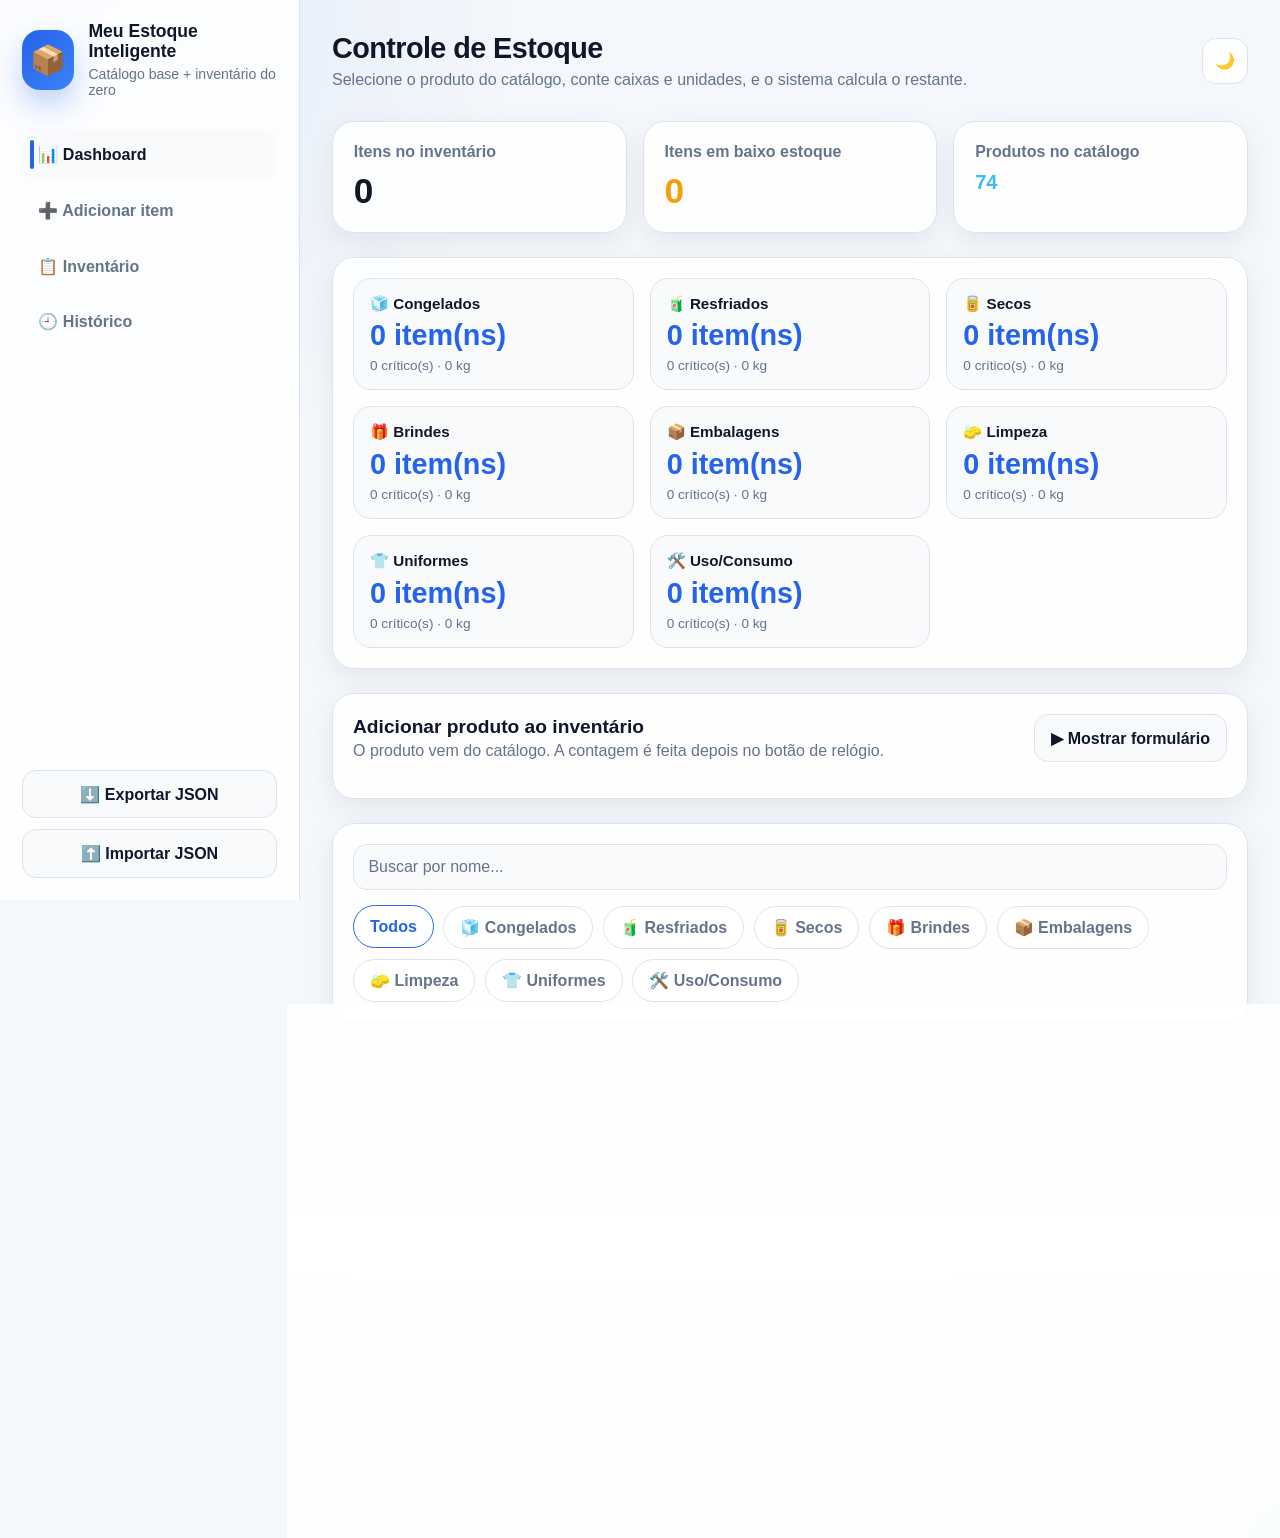
==== index.html @ a2df32fd "Add files via upload" ====
<!DOCTYPE html>
<html lang="pt-BR" data-theme="light">
<head>
    <meta charset="UTF-8" />
    <meta name="viewport" content="width=device-width, initial-scale=1" />
    <title>Meu Estoque Inteligente</title>
    <link rel="stylesheet" href="style.css" />
</head>
<body>
    <div id="toast" class="toast" aria-live="polite" aria-atomic="true"></div>

    <div class="app-layout">
        <aside class="sidebar" id="sidebar" aria-label="Menu lateral">
            <div class="sidebar-top">
                <button class="sidebar-close" id="btn-close-sidebar" type="button" aria-label="Fechar menu">✕</button>

                <div class="sidebar-brand">
                    <div class="brand-icon" aria-hidden="true">📦</div>
                    <div>
                        <h2>Meu Estoque<br />Inteligente</h2>
                        <p>Catálogo base + inventário do zero</p>
                    </div>
                </div>

                <nav class="sidebar-nav" aria-label="Navegação principal">
                    <button class="nav-item active" type="button" data-target="sec-dashboard">📊 Dashboard</button>
                    <button class="nav-item" type="button" data-target="sec-cadastro">➕ Adicionar item</button>
                    <button class="nav-item" type="button" data-target="sec-estoque">📋 Inventário</button>
                    <button class="nav-item" type="button" data-target="sec-historico">🕘 Histórico</button>
                </nav>
            </div>

            <div class="sidebar-footer">
                <button class="btn-export" id="btn-export" type="button">⬇️ Exportar JSON</button>
                <button class="btn-import" id="btn-import" type="button">⬆️ Importar JSON</button>
                <input id="import-file" type="file" accept=".json,application/json" hidden />
            </div>
        </aside>

        <main class="main-content">
            <header class="top-header animate-on-load">
                <div>
                    <h1>Controle de Estoque</h1>
                    <p>Selecione o produto do catálogo, conte caixas e unidades, e o sistema calcula o restante.</p>
                </div>

                <div class="header-actions">
                    <button class="hamburger" id="btn-open-sidebar" type="button" aria-label="Abrir menu">☰</button>
                    <button class="theme-toggle-btn" id="btn-theme-toggle" type="button" aria-label="Alternar tema">
                        <span class="icon" aria-hidden="true">🌙</span>
                    </button>
                </div>
            </header>

            <section id="sec-dashboard" class="animate-on-load">
                <div class="stats-grid">
                    <article class="stat-card">
                        <span class="stat-label">Itens no inventário</span>
                        <strong class="stat-value" id="stat-total">0</strong>
                    </article>

                    <article class="stat-card">
                        <span class="stat-label">Itens em baixo estoque</span>
                        <strong class="stat-value text-alert" id="stat-baixo">0</strong>
                    </article>

                    <article class="stat-card">
                        <span class="stat-label">Produtos no catálogo</span>
                        <strong class="stat-value-time" id="stat-catalogo">0</strong>
                    </article>
                </div>

                <div class="card category-summary" id="category-summary" aria-label="Resumo por categoria"></div>
            </section>

            <section id="sec-cadastro" class="card animate-on-load">
                <div class="form-header">
                    <div>
                        <h2>Adicionar produto ao inventário</h2>
                        <p>O produto vem do catálogo. A contagem é feita depois no botão de relógio.</p>
                    </div>

                    <button id="btn-toggle-form" class="btn-secondary" type="button" aria-expanded="false" aria-controls="form-body">
                        <span class="form-toggle-icon" aria-hidden="true">▶</span>
                        <span class="form-toggle-label">Mostrar formulário</span>
                    </button>
                </div>

                <div id="form-body" class="form-body collapsed">
                    <form id="form-estoque">
                        <div class="form-grid form-grid-catalogo">
                            <div class="form-group">
                                <label for="produto-base">Produto do catálogo</label>
                                <select id="produto-base" required></select>
                            </div>

                            <div class="form-group">
                                <label for="min">Estoque mínimo</label>
                                <input id="min" name="min" type="number" min="0" step="0.01" required />
                            </div>
                        </div>

                        <div id="produto-preview" class="product-preview" aria-live="polite">
                            <strong>Catálogo base:</strong> selecione um produto para ver quantidade por caixa, unidade, total por caixa e peso.
                        </div>

                        <div class="form-actions">
                            <button class="btn-primary" type="submit">Adicionar ao inventário</button>
                        </div>
                    </form>
                </div>
            </section>

            <section id="sec-estoque" class="animate-on-load">
                <div class="card search-filter-container">
                    <div class="search-box">
                        <label class="sr-only" for="input-busca">Buscar produto</label>
                        <input id="input-busca" type="search" placeholder="Buscar por nome..." />
                    </div>

                    <div class="category-tabs" id="category-tabs" aria-label="Filtro por categoria">
                        <button class="tab-btn active" type="button" data-category="todos">Todos</button>
                        <button class="tab-btn" type="button" data-category="congelados">🧊 Congelados</button>
                        <button class="tab-btn" type="button" data-category="resfriados">🧃 Resfriados</button>
                        <button class="tab-btn" type="button" data-category="secos">🥫 Secos</button>
                        <button class="tab-btn" type="button" data-category="brindes">🎁 Brindes</button>
                        <button class="tab-btn" type="button" data-category="embalagens">📦 Embalagens</button>
                        <button class="tab-btn" type="button" data-category="limpeza">🧽 Limpeza</button>
                        <button class="tab-btn" type="button" data-category="uniformes">👕 Uniformes</button>
                        <button class="tab-btn" type="button" data-category="consumo">🛠️ Uso/Consumo</button>
                    </div>
                </div>

                <div class="card table-container">
                    <div class="table-controls">
                        <span class="table-count" id="table-count">Mostrando 0 produtos</span>
                    </div>

                    <table>
                        <thead>
                            <tr>
                                <th class="sortable" data-sort="nome" scope="col">Produto</th>
                                <th scope="col">Embalagem</th>
                                <th scope="col">Contagem</th>
                                <th class="sortable" data-sort="estoque" scope="col">Total calculado</th>
                                <th scope="col">Peso aprox.</th>
                                <th class="sortable" data-sort="status" scope="col">Status</th>
                                <th scope="col" class="text-right">Ações</th>
                            </tr>
                        </thead>
                        <tbody id="lista-estoque"></tbody>
                    </table>
                </div>
            </section>

            <section id="sec-historico" class="card animate-on-load">
                <div class="form-header">
                    <div>
                        <h2>Histórico</h2>
                        <p>Rastreio das alterações realizadas.</p>
                    </div>

                    <button class="btn-secondary" id="btn-limpar-historico" type="button">Limpar histórico</button>
                </div>

                <div class="table-container">
                    <table>
                        <thead>
                            <tr>
                                <th scope="col">Data</th>
                                <th scope="col">Descrição</th>
                            </tr>
                        </thead>
                        <tbody id="lista-historico"></tbody>
                    </table>
                </div>
            </section>
        </main>
    </div>

    <div class="modal-overlay" id="modal-contagem" aria-hidden="true">
        <div class="card modal-content" role="dialog" aria-modal="true" aria-labelledby="modal-titulo">
            <div class="modal-header">
                <h2 id="modal-titulo">Contagem</h2>
                <button class="btn-close" type="button" id="btn-fechar-modal" aria-label="Fechar contagem">✕</button>
            </div>

            <div class="modal-body">
                <p id="modal-pacote-info" class="modal-info"></p>

                <div class="form-grid modal-grid">
                    <div class="form-group">
                        <label for="qtd-pacotes">Caixas fechadas</label>
                        <input id="qtd-pacotes" type="number" min="0" step="1" />
                    </div>

                    <div class="form-group">
                        <label for="qtd-soltas">Unidades avulsas</label>
                        <input id="qtd-soltas" type="number" min="0" step="1" />
                    </div>
                </div>

                <p id="modal-unidade-texto" class="modal-subinfo"></p>
                <p id="equivalencia-info" class="modal-subinfo"></p>
                <div id="modal-decomposicao" class="modal-subinfo"></div>

                <div class="modal-total-box">
                    <span>Total calculado</span>
                    <strong><span id="modal-total-calc">0</span> <span id="modal-un-final">UN</span></strong>
                </div>

                <div class="modal-actions">
                    <button class="btn-secondary" id="btn-cancelar-contagem" type="button">Cancelar</button>
                    <button class="btn-primary" id="btn-salvar-contagem" type="button">Salvar contagem</button>
                </div>
            </div>
        </div>
    </div>

    <div class="modal-overlay" id="modal-edicao" aria-hidden="true">
        <div class="card modal-content" role="dialog" aria-modal="true" aria-labelledby="modal-edicao-titulo">
            <div class="modal-header">
                <h2 id="modal-edicao-titulo">Editar item</h2>
                <button class="btn-close" type="button" id="btn-fechar-edicao" aria-label="Fechar edição">✕</button>
            </div>

            <form id="form-edicao" class="modal-body">
                <div class="form-grid modal-grid">
                    <div class="form-group">
                        <label for="edit-nome">Produto</label>
                        <input id="edit-nome" type="text" readonly />
                    </div>

                    <div class="form-group">
                        <label for="edit-embalagem">Embalagem</label>
                        <input id="edit-embalagem" type="text" readonly />
                    </div>

                    <div class="form-group">
                        <label for="edit-peso-caixa">Peso por caixa</label>
                        <input id="edit-peso-caixa" type="text" readonly />
                    </div>

                    <div class="form-group">
                        <label for="edit-min">Estoque mínimo</label>
                        <input id="edit-min" type="number" min="0" step="0.01" required />
                    </div>
                </div>

                <div class="modal-actions">
                    <button class="btn-secondary" type="button" id="btn-cancelar-edicao">Cancelar</button>
                    <button class="btn-primary" type="submit">Salvar alterações</button>
                </div>
            </form>
        </div>
    </div>

    <script src="script.js"></script>
</body>
</html>
---- style.css ----
* {
    box-sizing: border-box;
    margin: 0;
    padding: 0;
}

:root {
    --bg: #f4f7fb;
    --panel: rgba(255, 255, 255, 0.86);
    --panel-solid: #ffffff;
    --text: #1f2937;
    --text-title: #0f172a;
    --text-muted: #64748b;
    --border-color: #dbe3ee;
    --input-bg: #f8fafc;
    --table-hover: #f8fbff;
    --primary: #2563eb;
    --primary-2: #3b82f6;
    --primary-gradient: linear-gradient(135deg, #2563eb, #3b82f6);
    --danger: #ef4444;
    --warning: #f59e0b;
    --success: #16a34a;
    --radius: 22px;
    --radius-sm: 14px;
    --card-shadow: 0 10px 30px rgba(15, 23, 42, 0.07);
    --card-shadow-hover: 0 14px 36px rgba(15, 23, 42, 0.12);
    --sidebar-width: 300px;
}

[data-theme="dark"] {
    --bg: #09111d;
    --panel: rgba(17, 24, 39, 0.86);
    --panel-solid: #111827;
    --text: #d7deea;
    --text-title: #f8fafc;
    --text-muted: #94a3b8;
    --border-color: #273449;
    --input-bg: #0f172a;
    --table-hover: #0d1627;
    --primary: #60a5fa;
    --primary-2: #3b82f6;
    --primary-gradient: linear-gradient(135deg, #1d4ed8, #3b82f6);
    --card-shadow: 0 12px 32px rgba(0, 0, 0, 0.35);
    --card-shadow-hover: 0 18px 40px rgba(0, 0, 0, 0.45);
}

html {
    scroll-behavior: smooth;
}

body {
    font-family: "Segoe UI", Tahoma, sans-serif;
    background:
        radial-gradient(circle at top left, rgba(59, 130, 246, 0.12), transparent 26%),
        radial-gradient(circle at bottom right, rgba(14, 165, 233, 0.10), transparent 24%),
        var(--bg);
    color: var(--text);
    min-height: 100vh;
}

button,
input,
select {
    font: inherit;
}

button {
    border: none;
}

.app-layout {
    display: flex;
    min-height: 100vh;
}

/* SIDEBAR */
.sidebar {
    width: var(--sidebar-width);
    flex-shrink: 0;
    background: var(--panel);
    backdrop-filter: blur(16px);
    border-right: 1px solid var(--border-color);
    padding: 1.4rem;
    display: flex;
    flex-direction: column;
    gap: 1.5rem;
    position: sticky;
    top: 0;
    height: 100vh;
}

.sidebar-top {
    display: flex;
    flex-direction: column;
    height: 100%;
}

.sidebar-close {
    display: none;
    align-self: flex-end;
    background: none;
    color: var(--text-muted);
    font-size: 1.3rem;
    padding: 0.3rem;
    cursor: pointer;
}

.sidebar-brand {
    display: flex;
    align-items: center;
    gap: 0.9rem;
    margin-bottom: 2rem;
}

.brand-icon {
    width: 60px;
    height: 60px;
    border-radius: 18px;
    display: grid;
    place-items: center;
    color: #fff;
    background: var(--primary-gradient);
    font-size: 1.8rem;
    box-shadow: 0 14px 28px rgba(37, 99, 235, 0.28);
}

.sidebar-brand h2 {
    color: var(--text-title);
    font-size: 1.1rem;
    font-weight: 800;
    line-height: 1.1;
}

.sidebar-brand p {
    color: var(--text-muted);
    font-size: 0.88rem;
    margin-top: 0.3rem;
}

.sidebar-nav {
    display: flex;
    flex-direction: column;
    gap: 0.4rem;
    flex: 1;
}

.nav-item {
    position: relative;
    width: 100%;
    text-align: left;
    background: transparent;
    color: var(--text-muted);
    border-radius: 14px;
    padding: 0.95rem 1rem;
    cursor: pointer;
    transition: 0.22s ease;
    font-weight: 600;
}

.nav-item:hover,
.nav-item.active {
    color: var(--text-title);
    background: var(--input-bg);
}

.nav-item.active::before {
    content: "";
    position: absolute;
    left: 0.45rem;
    top: 20%;
    width: 4px;
    height: 60%;
    border-radius: 999px;
    background: var(--primary);
}

.sidebar-footer {
    display: flex;
    flex-direction: column;
    gap: 0.7rem;
}

.btn-export,
.btn-import,
.btn-primary,
.btn-secondary {
    min-height: 46px;
    border-radius: 14px;
    padding: 0.85rem 1rem;
    cursor: pointer;
    transition: 0.2s ease;
    font-weight: 700;
}

.btn-export,
.btn-import,
.btn-secondary {
    color: var(--text-title);
    background: var(--input-bg);
    border: 1px solid var(--border-color);
}

.btn-export:hover,
.btn-import:hover,
.btn-secondary:hover {
    transform: translateY(-1px);
    background: var(--panel-solid);
}

.btn-primary {
    color: #fff;
    background: var(--primary-gradient);
    box-shadow: 0 10px 24px rgba(37, 99, 235, 0.25);
}

.btn-primary:hover {
    transform: translateY(-2px);
    box-shadow: 0 14px 28px rgba(37, 99, 235, 0.35);
}

/* MAIN */
.main-content {
    flex: 1;
    padding: 2rem;
}

.top-header {
    display: flex;
    align-items: center;
    justify-content: space-between;
    gap: 1rem;
    margin-bottom: 2rem;
}

.top-header h1 {
    color: var(--text-title);
    font-size: clamp(1.8rem, 2vw, 2.3rem);
    font-weight: 800;
    letter-spacing: -0.02em;
}

.top-header p {
    color: var(--text-muted);
    margin-top: 0.4rem;
}

.header-actions {
    display: flex;
    gap: 0.75rem;
    align-items: center;
}

.hamburger,
.theme-toggle-btn,
.btn-close {
    width: 46px;
    height: 46px;
    border-radius: 14px;
    background: var(--panel);
    border: 1px solid var(--border-color);
    color: var(--text-title);
    cursor: pointer;
    transition: 0.2s ease;
}

.hamburger {
    display: none;
}

.hamburger:hover,
.theme-toggle-btn:hover,
.btn-close:hover {
    background: var(--input-bg);
    transform: translateY(-1px);
}

/* CARDS */
.card {
    background: var(--panel);
    backdrop-filter: blur(16px);
    border: 1px solid var(--border-color);
    border-radius: var(--radius);
    box-shadow: var(--card-shadow);
    padding: 1.25rem;
    margin-bottom: 1.5rem;
    transition: 0.24s ease;
}

.card:hover {
    box-shadow: var(--card-shadow-hover);
}

.stats-grid {
    display: grid;
    grid-template-columns: repeat(3, minmax(0, 1fr));
    gap: 1rem;
    margin-bottom: 1.5rem;
}

.stat-card {
    background: var(--panel);
    border: 1px solid var(--border-color);
    border-radius: var(--radius);
    padding: 1.3rem;
    box-shadow: var(--card-shadow);
    transition: 0.22s ease;
}

.stat-card:hover {
    transform: translateY(-3px);
    box-shadow: var(--card-shadow-hover);
}

.stat-label {
    display: block;
    color: var(--text-muted);
    font-weight: 600;
    margin-bottom: 0.6rem;
}

.stat-value {
    color: var(--text-title);
    font-size: 2.2rem;
    font-weight: 800;
}

.stat-value.text-alert {
    color: var(--warning);
}

.stat-value-time {
    color: #38bdf8;
    font-size: 1.25rem;
    font-weight: 700;
}

.category-summary {
    display: grid;
    grid-template-columns: repeat(3, minmax(0, 1fr));
    gap: 1rem;
}

.cat-card {
    background: var(--input-bg);
    border: 1px solid var(--border-color);
    border-radius: 18px;
    padding: 1rem;
    transition: 0.22s ease;
}

.cat-card:hover {
    transform: translateY(-2px);
    box-shadow: var(--card-shadow-hover);
}

.cat-name {
    color: var(--text-title);
    font-size: 0.95rem;
    font-weight: 700;
}

.cat-total {
    color: var(--primary);
    font-size: 1.8rem;
    font-weight: 800;
    margin: 0.4rem 0;
}

.cat-status {
    color: var(--text-muted);
    font-size: 0.85rem;
}

/* FORM */
.form-header {
    display: flex;
    align-items: center;
    justify-content: space-between;
    gap: 1rem;
    margin-bottom: 1rem;
}

.form-header h2 {
    color: var(--text-title);
    font-size: 1.2rem;
    margin-bottom: 0.2rem;
}

.form-header p {
    color: var(--text-muted);
}

.form-toggle-icon {
    display: inline-block;
    transition: 0.25s ease;
}

.form-body.collapsed {
    display: none;
}

.form-grid {
    display: grid;
    grid-template-columns: 2fr repeat(5, minmax(120px, 1fr));
    gap: 1rem;
}

.modal-form-grid {
    grid-template-columns: 1.5fr repeat(5, minmax(110px, 1fr));
}

.modal-grid {
    grid-template-columns: repeat(2, minmax(0, 1fr));
}

.form-group {
    display: flex;
    flex-direction: column;
    gap: 0.4rem;
}

.form-group label {
    color: var(--text-title);
    font-weight: 600;
}

input,
select {
    min-height: 46px;
    border-radius: 14px;
    border: 1px solid var(--border-color);
    background: var(--input-bg);
    color: var(--text-title);
    padding: 0 0.9rem;
}

input::placeholder {
    color: var(--text-muted);
}

input:focus,
select:focus {
    border-color: var(--primary);
    box-shadow: 0 0 0 4px rgba(59, 130, 246, 0.15);
    outline: none;
}

.form-actions {
    margin-top: 1rem;
    display: flex;
    justify-content: flex-end;
}

/* FILTROS */
.search-filter-container {
    margin-bottom: 1rem;
}

.search-box {
    margin-bottom: 1rem;
}

.search-box input {
    width: 100%;
}

.category-tabs {
    display: flex;
    gap: 0.6rem;
    flex-wrap: wrap;
}

.tab-btn {
    background: var(--panel-solid);
    border: 1px solid var(--border-color);
    color: var(--text-muted);
    border-radius: 999px;
    padding: 0.7rem 1rem;
    cursor: pointer;
    transition: 0.2s ease;
    font-weight: 700;
}

.tab-btn:hover,
.tab-btn.active {
    color: var(--primary);
    border-color: var(--primary);
    transform: translateY(-1px);
}

/* TABELA */
.table-container {
    padding: 0;
    overflow-x: auto;
}

.table-controls {
    display: flex;
    justify-content: flex-end;
    padding: 0.9rem 1.1rem;
    border-bottom: 1px solid var(--border-color);
}

.table-count {
    color: var(--text-muted);
    font-weight: 600;
}

table {
    width: 100%;
    border-collapse: collapse;
}

th,
td {
    padding: 1rem 1.1rem;
    border-bottom: 1px solid var(--border-color);
    vertical-align: middle;
}

th {
    text-align: left;
    color: var(--text-muted);
    font-size: 0.92rem;
    font-weight: 800;
    background: rgba(148, 163, 184, 0.06);
}

th.sortable {
    cursor: pointer;
    user-select: none;
}

th.sortable:hover {
    color: var(--text-title);
}

td {
    color: var(--text);
}

tbody tr {
    transition: 0.2s ease;
}

tbody tr:hover {
    background: var(--table-hover);
}

.text-right {
    text-align: right;
}

.estoque-progress {
    display: flex;
    align-items: center;
    gap: 0.65rem;
    flex-wrap: wrap;
}

.progress-bar {
    width: 90px;
    height: 6px;
    border-radius: 999px;
    overflow: hidden;
    background: var(--border-color);
}

.progress-fill {
    height: 100%;
    border-radius: 999px;
    transition: width 0.4s ease;
}

.progress-fill.good {
    background: #22c55e;
}

.progress-fill.warning {
    background: #f59e0b;
}

.progress-fill.critical {
    background: #ef4444;
}

.status-badge,
.sugestao-compra {
    display: inline-flex;
    align-items: center;
    gap: 0.4rem;
    border-radius: 999px;
    padding: 0.42rem 0.75rem;
    font-size: 0.85rem;
    font-weight: 800;
}

.status-badge::before {
    content: "";
    width: 7px;
    height: 7px;
    border-radius: 50%;
}

.status-ok {
    color: #16a34a;
    background: rgba(22, 163, 74, 0.12);
}

.status-ok::before {
    background: #16a34a;
}

.status-atencao {
    color: #b45309;
    background: rgba(245, 158, 11, 0.14);
}

.status-atencao::before {
    background: #f59e0b;
}

.status-critico {
    color: #dc2626;
    background: rgba(239, 68, 68, 0.14);
}

.status-critico::before {
    background: #ef4444;
}

.sugestao-compra.necessario {
    background: #fef3c7;
    color: #92400e;
}

.sugestao-compra.ok {
    background: #dcfce7;
    color: #166534;
}

.btn-acao {
    background: none;
    color: var(--text-muted);
    cursor: pointer;
    border-radius: 12px;
    padding: 0.45rem 0.55rem;
    transition: 0.2s ease;
}

.btn-acao:hover {
    background: var(--input-bg);
    color: var(--text-title);
}

.btn-contar:hover {
    background: rgba(16, 185, 129, 0.16);
}

.btn-remover {
    color: var(--danger);
}

.btn-remover:hover {
    background: rgba(239, 68, 68, 0.1);
}

/* MODAL */
.modal-overlay {
    position: fixed;
    inset: 0;
    background: rgba(2, 6, 23, 0.58);
    display: none;
    align-items: center;
    justify-content: center;
    padding: 1rem;
    z-index: 1000;
}

.modal-content {
    width: min(100%, 860px);
    max-height: 90vh;
    overflow-y: auto;
    margin: 0;
}

.modal-header {
    display: flex;
    justify-content: space-between;
    align-items: center;
    gap: 1rem;
    margin-bottom: 1rem;
}

.modal-header h2 {
    color: var(--text-title);
}

.modal-body {
    display: flex;
    flex-direction: column;
    gap: 1rem;
}

.modal-info,
.modal-subinfo {
    color: var(--text-muted);
}

.modal-total-box {
    background: var(--input-bg);
    border: 1px solid var(--border-color);
    border-radius: 18px;
    padding: 1rem;
    display: flex;
    justify-content: space-between;
    gap: 1rem;
    color: var(--text-title);
    font-weight: 700;
}

.modal-total-box strong {
    font-size: 1.3rem;
}

.modal-actions {
    display: flex;
    justify-content: flex-end;
    gap: 0.75rem;
}

/* TOAST */
.toast {
    position: fixed;
    top: 1rem;
    right: 1rem;
    z-index: 1200;
    min-width: 260px;
    max-width: 420px;
    padding: 1rem 1.1rem;
    border-radius: 16px;
    color: #fff;
    background: #2563eb;
    box-shadow: 0 18px 40px rgba(0, 0, 0, 0.24);
    opacity: 0;
    pointer-events: none;
    transform: translateY(-10px) scale(0.98);
    transition: 0.25s ease;
    font-weight: 700;
}

.toast.show {
    opacity: 1;
    pointer-events: auto;
    transform: translateY(0) scale(1);
}

.toast.success {
    background: #16a34a;
}

.toast.error {
    background: #dc2626;
}

.toast.warning {
    background: #f59e0b;
    color: #111827;
}

.toast.info {
    background: #2563eb;
}

.sr-only {
    position: absolute;
    width: 1px;
    height: 1px;
    padding: 0;
    margin: -1px;
    overflow: hidden;
    clip-path: inset(50%);
    border: 0;
}

/* A11Y */
button:focus-visible,
input:focus-visible,
select:focus-visible,
.nav-item:focus-visible,
.tab-btn:focus-visible {
    outline: 3px solid rgba(37, 99, 235, 0.35);
    outline-offset: 3px;
}

button:disabled,
input:disabled,
select:disabled {
    opacity: 0.6;
    cursor: not-allowed;
}

.animate-on-load {
    animation: fadeUp 0.5s cubic-bezier(0.16, 1, 0.3, 1) both;
}

.animate-on-load:nth-child(1) { animation-delay: 0.05s; }
.animate-on-load:nth-child(2) { animation-delay: 0.10s; }
.animate-on-load:nth-child(3) { animation-delay: 0.15s; }
.animate-on-load:nth-child(4) { animation-delay: 0.20s; }

@keyframes fadeUp {
    from {
        opacity: 0;
        transform: translateY(14px);
    }
    to {
        opacity: 1;
        transform: translateY(0);
    }
}

/* RESPONSIVO */
@media (max-width: 1100px) {
    .form-grid,
    .modal-form-grid {
        grid-template-columns: repeat(2, minmax(0, 1fr));
    }

    .category-summary {
        grid-template-columns: repeat(2, minmax(0, 1fr));
    }
}

@media (max-width: 860px) {
    .sidebar {
        position: fixed;
        inset: 0 auto 0 0;
        transform: translateX(-100%);
        width: min(88vw, 320px);
        z-index: 1100;
        transition: transform 0.25s ease;
    }

    .sidebar.open {
        transform: translateX(0);
    }

    .sidebar-close,
    .hamburger {
        display: inline-grid;
        place-items: center;
    }

    .main-content {
        padding: 1rem;
    }

    .top-header {
        align-items: flex-start;
    }

    .stats-grid,
    .category-summary {
        grid-template-columns: 1fr;
    }

    .form-grid,
    .modal-form-grid,
    .modal-grid {
        grid-template-columns: 1fr;
    }

    .modal-actions,
    .form-actions {
        flex-direction: column;
    }

    .text-right {
        text-align: left;
    }
}

@media (prefers-reduced-motion: reduce) {
    html {
        scroll-behavior: auto;
    }

    *,
    *::before,
    *::after {
        animation: none !important;
        transition: none !important;
    }
}
/* ...existing code... */

.form-grid-catalogo {
    grid-template-columns: 2fr 1fr;
}

.product-preview {
    margin-top: 1rem;
    padding: 1rem;
    border: 1px solid var(--border-color);
    border-radius: 18px;
    background: var(--input-bg);
    color: var(--text-title);
    line-height: 1.6;
}

.table-meta {
    margin-top: 0.3rem;
    color: var(--text-muted);
    font-size: 0.85rem;
}

input[readonly] {
    opacity: 0.9;
    cursor: default;
    background: rgba(148, 163, 184, 0.08);
}

@media (max-width: 1100px) {
    .form-grid-catalogo {
        grid-template-columns: 1fr;
    }
}

/* ...existing code... */
/* ...existing code... */

.form-grid-catalogo {
    grid-template-columns: 2fr 1fr;
}

.product-preview {
    margin-top: 1rem;
    padding: 1rem;
    border: 1px solid var(--border-color);
    border-radius: 18px;
    background: var(--input-bg);
    color: var(--text-title);
    line-height: 1.6;
}

.table-meta {
    margin-top: 0.3rem;
    color: var(--text-muted);
    font-size: 0.85rem;
}

input[readonly] {
    opacity: 0.9;
    cursor: default;
    background: rgba(148, 163, 184, 0.08);
}

@media (max-width: 1100px) {
    .form-grid-catalogo {
        grid-template-columns: 1fr;
    }
}

/* ...existing code... */
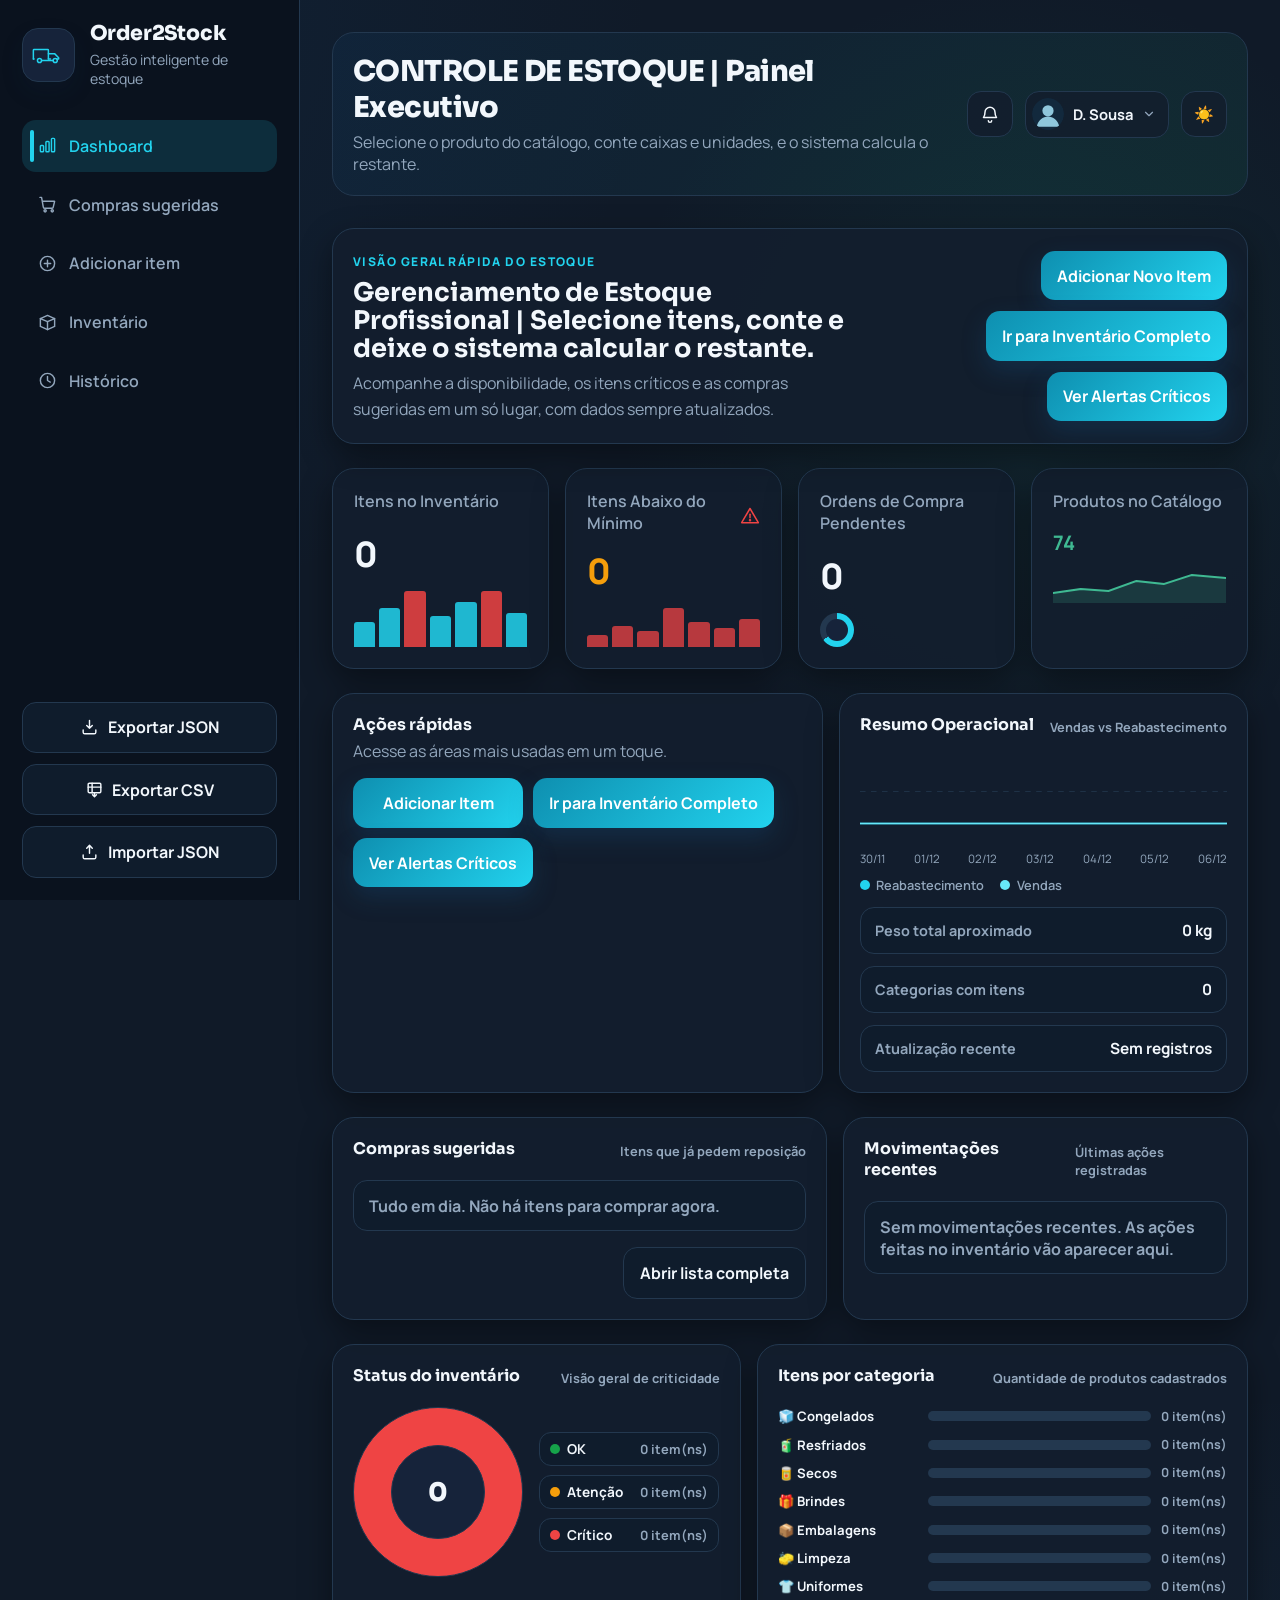
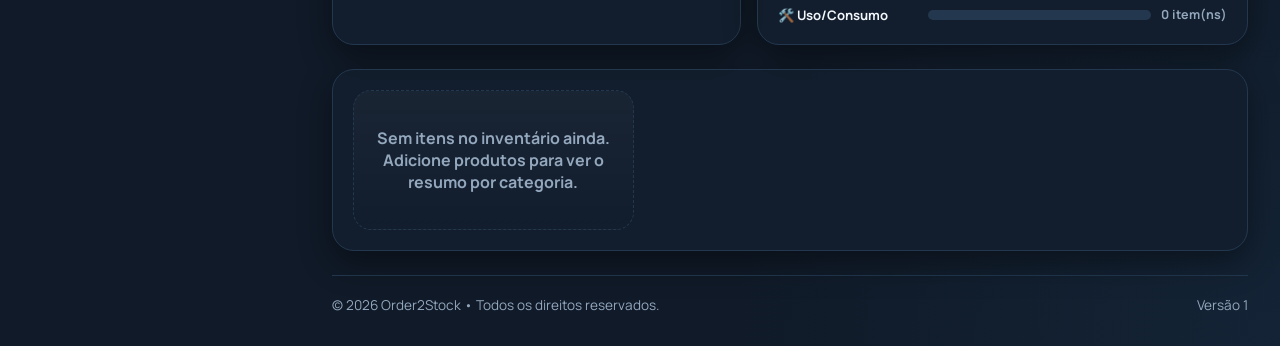
==== commit 2d3e9b26: "chore: sincroniza raiz com ultima versao do ESTOQUE" ====
--- a/index.html
+++ b/index.html
@@ -1,9 +1,10 @@
 <!DOCTYPE html>
-<html lang="pt-BR" data-theme="light">
+<html lang="pt-BR" data-theme="dark">
 <head>
     <meta charset="UTF-8" />
     <meta name="viewport" content="width=device-width, initial-scale=1" />
-    <title>Meu Estoque Inteligente</title>
+    <title>Order2Stock | Gestão Inteligente de Estoque</title>
+    <link rel="icon" type="image/svg+xml" href="assets/order2stock-truck-icon.svg" />
     <link rel="stylesheet" href="style.css" />
 </head>
 <body>
@@ -15,24 +16,60 @@
                 <button class="sidebar-close" id="btn-close-sidebar" type="button" aria-label="Fechar menu">✕</button>
 
                 <div class="sidebar-brand">
-                    <div class="brand-icon" aria-hidden="true">📦</div>
+                    <div class="brand-icon" aria-hidden="true">
+                        <svg viewBox="0 0 48 32" fill="none" stroke="currentColor" stroke-width="2.2" stroke-linecap="round" stroke-linejoin="round">
+                            <path d="M2 22V9a1 1 0 0 1 1-1h20a1 1 0 0 1 1 1v13" />
+                            <path d="M24 14h9l6 6v2h-3" />
+                            <path d="M2 22h1" />
+                            <path d="M27 22h-3" />
+                            <path d="M14 24h17" />
+                            <circle cx="11" cy="24" r="3" />
+                            <circle cx="34" cy="24" r="3" />
+                        </svg>
+                    </div>
                     <div>
-                        <h2>Meu Estoque<br />Inteligente</h2>
-                        <p>Catálogo base + inventário do zero</p>
+                        <h2 class="brand-name">Order2Stock</h2>
+                        <p>Gestão inteligente de estoque</p>
                     </div>
                 </div>
 
                 <nav class="sidebar-nav" aria-label="Navegação principal">
-                    <button class="nav-item active" type="button" data-target="sec-dashboard">📊 Dashboard</button>
-                    <button class="nav-item" type="button" data-target="sec-cadastro">➕ Adicionar item</button>
-                    <button class="nav-item" type="button" data-target="sec-estoque">📋 Inventário</button>
-                    <button class="nav-item" type="button" data-target="sec-historico">🕘 Histórico</button>
+                    <button class="nav-item active" type="button" data-target="sec-dashboard">
+                        <svg class="nav-icon" viewBox="0 0 24 24" fill="none" stroke="currentColor" stroke-width="1.8" stroke-linecap="round" stroke-linejoin="round" aria-hidden="true"><rect x="3" y="12" width="4" height="8" rx="1" /><rect x="10" y="7" width="4" height="13" rx="1" /><rect x="17" y="3" width="4" height="17" rx="1" /></svg>
+                        <span>Dashboard</span>
+                    </button>
+                    <button class="nav-item" type="button" data-target="sec-compras">
+                        <svg class="nav-icon" viewBox="0 0 24 24" fill="none" stroke="currentColor" stroke-width="1.8" stroke-linecap="round" stroke-linejoin="round" aria-hidden="true"><circle cx="9" cy="20" r="1.4" /><circle cx="18" cy="20" r="1.4" /><path d="M2.5 3h2l2.2 12.2a2 2 0 0 0 2 1.6h8.6a2 2 0 0 0 2-1.6L21 8H6" /></svg>
+                        <span>Compras sugeridas</span>
+                    </button>
+                    <button class="nav-item" type="button" data-target="sec-cadastro">
+                        <svg class="nav-icon" viewBox="0 0 24 24" fill="none" stroke="currentColor" stroke-width="1.8" stroke-linecap="round" stroke-linejoin="round" aria-hidden="true"><circle cx="12" cy="12" r="9" /><path d="M12 8v8M8 12h8" /></svg>
+                        <span>Adicionar item</span>
+                    </button>
+                    <button class="nav-item" type="button" data-target="sec-estoque">
+                        <svg class="nav-icon" viewBox="0 0 24 24" fill="none" stroke="currentColor" stroke-width="1.8" stroke-linecap="round" stroke-linejoin="round" aria-hidden="true"><path d="M3 7l9-4 9 4-9 4-9-4Z" /><path d="M3 7v10l9 4 9-4V7" /><path d="M12 11v10" /></svg>
+                        <span>Inventário</span>
+                    </button>
+                    <button class="nav-item" type="button" data-target="sec-historico">
+                        <svg class="nav-icon" viewBox="0 0 24 24" fill="none" stroke="currentColor" stroke-width="1.8" stroke-linecap="round" stroke-linejoin="round" aria-hidden="true"><circle cx="12" cy="12" r="9" /><path d="M12 7v5l3.5 2" /></svg>
+                        <span>Histórico</span>
+                    </button>
                 </nav>
             </div>
 
             <div class="sidebar-footer">
-                <button class="btn-export" id="btn-export" type="button">⬇️ Exportar JSON</button>
-                <button class="btn-import" id="btn-import" type="button">⬆️ Importar JSON</button>
+                <button class="btn-export" id="btn-export" type="button">
+                    <svg class="nav-icon" viewBox="0 0 24 24" fill="none" stroke="currentColor" stroke-width="1.8" stroke-linecap="round" stroke-linejoin="round" aria-hidden="true"><path d="M12 3v10m0 0 3.5-3.5M12 13 8.5 9.5" /><path d="M4 15v3a2 2 0 0 0 2 2h12a2 2 0 0 0 2-2v-3" /></svg>
+                    <span>Exportar JSON</span>
+                </button>
+                <button class="btn-export" id="btn-export-csv" type="button">
+                    <svg class="nav-icon" viewBox="0 0 24 24" fill="none" stroke="currentColor" stroke-width="1.8" stroke-linecap="round" stroke-linejoin="round" aria-hidden="true"><rect x="4" y="4" width="16" height="12" rx="1.5" /><path d="M4 9h16M9 4v12" /><path d="M12 16v5m0 0 2.5-2.5M12 21l-2.5-2.5" /></svg>
+                    <span>Exportar CSV</span>
+                </button>
+                <button class="btn-import" id="btn-import" type="button">
+                    <svg class="nav-icon" viewBox="0 0 24 24" fill="none" stroke="currentColor" stroke-width="1.8" stroke-linecap="round" stroke-linejoin="round" aria-hidden="true"><path d="M12 13V3m0 0L8.5 6.5M12 3l3.5 3.5" /><path d="M4 15v3a2 2 0 0 0 2 2h12a2 2 0 0 0 2-2v-3" /></svg>
+                    <span>Importar JSON</span>
+                </button>
                 <input id="import-file" type="file" accept=".json,application/json" hidden />
             </div>
         </aside>
@@ -40,11 +77,24 @@
         <main class="main-content">
             <header class="top-header animate-on-load">
                 <div>
-                    <h1>Controle de Estoque</h1>
+                    <h1>CONTROLE DE ESTOQUE | Painel Executivo</h1>
                     <p>Selecione o produto do catálogo, conte caixas e unidades, e o sistema calcula o restante.</p>
                 </div>
 
                 <div class="header-actions">
+                    <button class="icon-btn" id="btn-notifications" type="button" aria-label="Notificações">
+                        <svg viewBox="0 0 24 24" fill="none" stroke="currentColor" stroke-width="1.8" stroke-linecap="round" stroke-linejoin="round" aria-hidden="true"><path d="M6 10a6 6 0 1 1 12 0c0 4 1.2 5.4 1.8 6.2H4.2C4.8 15.4 6 14 6 10Z" /><path d="M10 20a2 2 0 0 0 4 0" /></svg>
+                        <span class="notification-dot" id="notification-dot" hidden></span>
+                    </button>
+
+                    <button class="user-profile" id="btn-user-profile" type="button">
+                        <span class="user-avatar" aria-hidden="true">
+                            <svg viewBox="0 0 40 40"><circle cx="20" cy="20" r="20" fill="#12293d" /><circle cx="20" cy="16" r="7" fill="#8fc7dc" /><path d="M6 36c1-8 8-13 14-13s13 5 14 13" fill="#8fc7dc" /></svg>
+                        </span>
+                        <span class="user-name">D. Sousa</span>
+                        <svg class="user-chevron" viewBox="0 0 24 24" fill="none" stroke="currentColor" stroke-width="2" stroke-linecap="round" stroke-linejoin="round" aria-hidden="true"><path d="m6 9 6 6 6-6" /></svg>
+                    </button>
+
                     <button class="hamburger" id="btn-open-sidebar" type="button" aria-label="Abrir menu">☰</button>
                     <button class="theme-toggle-btn" id="btn-theme-toggle" type="button" aria-label="Alternar tema">
                         <span class="icon" aria-hidden="true">🌙</span>
@@ -52,28 +102,186 @@
                 </div>
             </header>
 
-            <section id="sec-dashboard" class="animate-on-load">
+            <section id="sec-dashboard" class="app-section active animate-on-load" tabindex="-1">
+                <div class="card dashboard-intro-card">
+                    <div class="dashboard-intro-copy">
+                        <span class="brand-kicker">VISÃO GERAL RÁPIDA DO ESTOQUE</span>
+                        <h1>Gerenciamento de Estoque Profissional | Selecione itens, conte e deixe o sistema calcular o restante.</h1>
+                        <p>
+                            Acompanhe a disponibilidade, os itens críticos e as compras sugeridas em um só lugar, com dados sempre atualizados.
+                        </p>
+                    </div>
+
+                    <div class="dashboard-intro-actions">
+                        <button class="btn-primary" id="btn-intro-add" type="button">Adicionar Novo Item</button>
+                        <button class="btn-primary" id="btn-intro-inventory" type="button">Ir para Inventário Completo</button>
+                        <button class="btn-primary" id="btn-intro-purchases" type="button">Ver Alertas Críticos</button>
+                    </div>
+                </div>
+
                 <div class="stats-grid">
-                    <article class="stat-card">
-                        <span class="stat-label">Itens no inventário</span>
+                    <article class="stat-card kpi-card">
+                        <span class="stat-label">Itens no Inventário</span>
                         <strong class="stat-value" id="stat-total">0</strong>
-                    </article>
-
-                    <article class="stat-card">
-                        <span class="stat-label">Itens em baixo estoque</span>
+                        <div class="kpi-spark spark-bar" aria-hidden="true">
+                            <span></span><span></span><span class="spark-alert"></span><span></span><span></span><span class="spark-alert"></span><span></span>
+                        </div>
+                    </article>
+
+                    <article class="stat-card kpi-card">
+                        <div class="kpi-card-head">
+                            <span class="stat-label">Itens Abaixo do Mínimo</span>
+                            <svg class="kpi-alert-icon" viewBox="0 0 24 24" fill="none" stroke="currentColor" stroke-width="1.8" stroke-linecap="round" stroke-linejoin="round" aria-hidden="true"><path d="M12 3 2 20h20L12 3Z" /><path d="M12 10v4" /><circle cx="12" cy="17" r="0.6" fill="currentColor" /></svg>
+                        </div>
                         <strong class="stat-value text-alert" id="stat-baixo">0</strong>
-                    </article>
-
-                    <article class="stat-card">
-                        <span class="stat-label">Produtos no catálogo</span>
+                        <div class="kpi-spark spark-bar spark-danger" aria-hidden="true">
+                            <span></span><span></span><span></span><span></span><span></span><span></span><span></span>
+                        </div>
+                    </article>
+
+                    <article class="stat-card kpi-card">
+                        <span class="stat-label">Ordens de Compra Pendentes</span>
+                        <strong class="stat-value stat-buy" id="stat-compras">0</strong>
+                        <div class="kpi-spark spark-donut" aria-hidden="true"></div>
+                    </article>
+
+                    <article class="stat-card kpi-card">
+                        <span class="stat-label">Produtos no Catálogo</span>
                         <strong class="stat-value-time" id="stat-catalogo">0</strong>
+                        <div class="kpi-spark spark-area" aria-hidden="true">
+                            <svg viewBox="0 0 100 34" preserveAspectRatio="none"><path d="M0 24 L16 20 L32 22 L48 12 L64 15 L80 6 L100 9 L100 34 L0 34 Z" class="spark-area-fill" /><path d="M0 24 L16 20 L32 22 L48 12 L64 15 L80 6 L100 9" class="spark-area-line" /></svg>
+                        </div>
+                    </article>
+                </div>
+
+                <div class="ops-grid">
+                    <article class="card quick-actions-card">
+                        <h3>Ações rápidas</h3>
+                        <p>Acesse as áreas mais usadas em um toque.</p>
+                        <div class="quick-actions-buttons">
+                            <button class="btn-primary" id="btn-quick-add" type="button">Adicionar Item</button>
+                            <button class="btn-primary" id="btn-quick-inventory" type="button">Ir para Inventário Completo</button>
+                            <button class="btn-primary" id="btn-quick-critical" type="button">Ver Alertas Críticos</button>
+                        </div>
+                    </article>
+
+                    <article class="card operational-card" aria-live="polite">
+                        <div class="chart-header">
+                            <h3>Resumo Operacional</h3>
+                            <span class="chart-subtitle">Vendas vs Reabastecimento</span>
+                        </div>
+                        <div class="operational-chart-wrap" id="operational-chart-wrap"></div>
+                        <div class="operational-list">
+                            <div class="operational-item">
+                                <span>Peso total aproximado</span>
+                                <strong id="stat-peso-total">0 kg</strong>
+                            </div>
+                            <div class="operational-item">
+                                <span>Categorias com itens</span>
+                                <strong id="stat-categorias-ativas">0</strong>
+                            </div>
+                            <div class="operational-item">
+                                <span>Atualização recente</span>
+                                <strong id="stat-ultima-atualizacao">Sem registros</strong>
+                            </div>
+                        </div>
+                    </article>
+                </div>
+
+                    <div class="dashboard-highlights-grid">
+                        <article class="card purchases-preview-card" aria-live="polite">
+                            <div class="chart-header">
+                                <h3>Compras sugeridas</h3>
+                                <span class="chart-subtitle">Itens que já pedem reposição</span>
+                            </div>
+                            <div id="dashboard-purchases-preview" class="suggested-list compact-list"></div>
+                            <div class="card-inline-actions">
+                                <button class="btn-secondary" id="btn-open-purchases-section" type="button">Abrir lista completa</button>
+                            </div>
+                        </article>
+
+                        <article class="card activity-card" aria-live="polite">
+                            <div class="chart-header">
+                                <h3>Movimentações recentes</h3>
+                                <span class="chart-subtitle">Últimas ações registradas</span>
+                            </div>
+                            <div id="recent-activity" class="recent-activity-list"></div>
+                        </article>
+                    </div>
+
+                <div class="dashboard-charts-grid">
+                    <article class="card chart-card" aria-live="polite">
+                        <div class="chart-header">
+                            <h3>Status do inventário</h3>
+                            <span class="chart-subtitle">Visão geral de criticidade</span>
+                        </div>
+                        <div class="status-chart-wrap">
+                            <div class="status-donut" id="status-donut" role="img" aria-label="Distribuição de status do inventário"></div>
+                            <div class="status-legend" id="status-legend"></div>
+                        </div>
+                    </article>
+
+                    <article class="card chart-card" aria-live="polite">
+                        <div class="chart-header">
+                            <h3>Itens por categoria</h3>
+                            <span class="chart-subtitle">Quantidade de produtos cadastrados</span>
+                        </div>
+                        <div class="category-bars" id="category-bars"></div>
                     </article>
                 </div>
 
                 <div class="card category-summary" id="category-summary" aria-label="Resumo por categoria"></div>
             </section>
 
-            <section id="sec-cadastro" class="card animate-on-load">
+                <section id="sec-compras" class="app-section card animate-on-load" tabindex="-1">
+                    <div class="form-header">
+                        <div>
+                            <h2>Compras sugeridas</h2>
+                            <p>Lista automática dos itens abaixo do mínimo com a quantidade necessária para repor.</p>
+                        </div>
+
+                        <div class="section-actions-inline">
+                            <button class="btn-secondary" id="btn-ir-inventario" type="button">Ver inventário</button>
+                            <button class="btn-primary" id="btn-exportar-csv-lista" type="button">Exportar CSV</button>
+                        </div>
+                    </div>
+
+                    <div class="purchase-summary-grid">
+                        <article class="stat-card purchase-summary-card">
+                            <span class="stat-label">Produtos para repor</span>
+                            <strong class="stat-value" id="stat-repor">0</strong>
+                        </article>
+
+                        <article class="stat-card purchase-summary-card">
+                            <span class="stat-label">Quantidade total a comprar</span>
+                            <strong class="stat-value stat-buy" id="stat-quantidade-repor">0</strong>
+                        </article>
+
+                        <article class="stat-card purchase-summary-card">
+                            <span class="stat-label">Categorias afetadas</span>
+                            <strong class="stat-value-time" id="stat-categorias-repor">0</strong>
+                        </article>
+                    </div>
+
+                    <div class="table-container">
+                        <table>
+                            <thead>
+                                <tr>
+                                    <th scope="col">Produto</th>
+                                    <th scope="col">Categoria</th>
+                                    <th scope="col">Atual</th>
+                                    <th scope="col">Mínimo</th>
+                                    <th scope="col">Comprar</th>
+                                    <th scope="col">Status</th>
+                                    <th scope="col" class="text-right">Ações</th>
+                                </tr>
+                            </thead>
+                            <tbody id="lista-compras"></tbody>
+                        </table>
+                    </div>
+                </section>
+
+            <section id="sec-cadastro" class="app-section card animate-on-load" tabindex="-1">
                 <div class="form-header">
                     <div>
                         <h2>Adicionar produto ao inventário</h2>
@@ -111,11 +319,25 @@
                 </div>
             </section>
 
-            <section id="sec-estoque" class="animate-on-load">
+            <section id="sec-estoque" class="app-section animate-on-load" tabindex="-1">
                 <div class="card search-filter-container">
                     <div class="search-box">
                         <label class="sr-only" for="input-busca">Buscar produto</label>
                         <input id="input-busca" type="search" placeholder="Buscar por nome..." />
+                    </div>
+
+                    <div class="filter-row">
+                        <div class="status-filter">
+                            <label for="filtro-status">Status</label>
+                            <select id="filtro-status">
+                                <option value="todos">Todos os status</option>
+                                <option value="ok">Somente OK</option>
+                                <option value="atencao">Somente Atenção</option>
+                                <option value="critico">Somente Crítico</option>
+                            </select>
+                        </div>
+
+                        <button class="btn-secondary" id="btn-limpar-filtros" type="button">Limpar filtros</button>
                     </div>
 
                     <div class="category-tabs" id="category-tabs" aria-label="Filtro por categoria">
@@ -153,7 +375,7 @@
                 </div>
             </section>
 
-            <section id="sec-historico" class="card animate-on-load">
+            <section id="sec-historico" class="app-section card animate-on-load" tabindex="-1">
                 <div class="form-header">
                     <div>
                         <h2>Histórico</h2>
@@ -175,6 +397,11 @@
                     </table>
                 </div>
             </section>
+
+            <footer class="app-footer">
+                <span>&copy; <span id="footer-ano">2026</span> Order2Stock &bull; Todos os direitos reservados.</span>
+                <span class="app-footer-version">Versão 1</span>
+            </footer>
         </main>
     </div>
 
--- a/style.css
+++ b/style.css
@@ -1,3 +1,5 @@
+@import url('https://fonts.googleapis.com/css2?family=Manrope:wght@500;600;700;800&family=Sora:wght@600;700;800&display=swap');
+
 * {
     box-sizing: border-box;
     margin: 0;
@@ -5,43 +7,57 @@
 }
 
 :root {
-    --bg: #f4f7fb;
-    --panel: rgba(255, 255, 255, 0.86);
+    --bg: #f4f8fc;
+    --sidebar-bg: var(--panel);
+    --panel: rgba(255, 255, 255, 0.88);
     --panel-solid: #ffffff;
     --text: #1f2937;
-    --text-title: #0f172a;
-    --text-muted: #64748b;
-    --border-color: #dbe3ee;
-    --input-bg: #f8fafc;
-    --table-hover: #f8fbff;
-    --primary: #2563eb;
-    --primary-2: #3b82f6;
-    --primary-gradient: linear-gradient(135deg, #2563eb, #3b82f6);
+    --text-title: #0b2a4a;
+    --text-muted: #5b6b82;
+    --border-color: #dbe4f0;
+    --input-bg: #f6f9fc;
+    --table-hover: #f2f7fc;
+    --primary: #14528a;
+    --primary-2: #2f8fd1;
+    --primary-gradient: linear-gradient(135deg, #14528a, #2f8fd1);
+    --brand-two: #2f8fd1;
+    --accent: #1f9070;
+    --accent-2: #5fd2ac;
+    --accent-gradient: linear-gradient(135deg, #1f9070, #5fd2ac);
     --danger: #ef4444;
     --warning: #f59e0b;
-    --success: #16a34a;
+    --success: #1f9070;
     --radius: 22px;
     --radius-sm: 14px;
-    --card-shadow: 0 10px 30px rgba(15, 23, 42, 0.07);
-    --card-shadow-hover: 0 14px 36px rgba(15, 23, 42, 0.12);
+    --card-shadow: 0 10px 30px rgba(11, 42, 74, 0.08);
+    --card-shadow-hover: 0 14px 36px rgba(11, 42, 74, 0.13);
     --sidebar-width: 300px;
+    --surface-accent: linear-gradient(120deg, rgba(20, 82, 138, 0.12), rgba(31, 144, 112, 0.12));
+    --nav-active-bg: rgba(20, 82, 138, 0.08);
 }
 
 [data-theme="dark"] {
-    --bg: #09111d;
-    --panel: rgba(17, 24, 39, 0.86);
-    --panel-solid: #111827;
-    --text: #d7deea;
-    --text-title: #f8fafc;
-    --text-muted: #94a3b8;
-    --border-color: #273449;
-    --input-bg: #0f172a;
-    --table-hover: #0d1627;
-    --primary: #60a5fa;
-    --primary-2: #3b82f6;
-    --primary-gradient: linear-gradient(135deg, #1d4ed8, #3b82f6);
-    --card-shadow: 0 12px 32px rgba(0, 0, 0, 0.35);
-    --card-shadow-hover: 0 18px 40px rgba(0, 0, 0, 0.45);
+    --bg: #101a28;
+    --sidebar-bg: #0a121e;
+    --panel: rgba(19, 30, 46, 0.9);
+    --panel-solid: #16233a;
+    --text: #d7e2ee;
+    --text-title: #f2f7fc;
+    --text-muted: #93a7bd;
+    --border-color: #23384f;
+    --input-bg: #0f1c2c;
+    --table-hover: #10233a;
+    --primary: #22d3ee;
+    --primary-2: #67e8f9;
+    --primary-gradient: linear-gradient(135deg, #0e8fb0, #22d3ee);
+    --brand-two: #67e8f9;
+    --nav-active-bg: rgba(34, 211, 238, 0.14);
+    --accent: #3fb992;
+    --accent-2: #7fe0bc;
+    --accent-gradient: linear-gradient(135deg, #1f9070, #3fb992);
+    --success: #3fb992;
+    --card-shadow: 0 12px 32px rgba(0, 0, 0, 0.4);
+    --card-shadow-hover: 0 18px 40px rgba(0, 0, 0, 0.5);
 }
 
 html {
@@ -49,10 +65,11 @@
 }
 
 body {
-    font-family: "Segoe UI", Tahoma, sans-serif;
+    font-family: "Manrope", "Segoe UI", sans-serif;
     background:
-        radial-gradient(circle at top left, rgba(59, 130, 246, 0.12), transparent 26%),
-        radial-gradient(circle at bottom right, rgba(14, 165, 233, 0.10), transparent 24%),
+        radial-gradient(circle at top left, rgba(20, 82, 138, 0.14), transparent 28%),
+        radial-gradient(circle at 80% 20%, rgba(31, 144, 112, 0.1), transparent 22%),
+        radial-gradient(circle at bottom right, rgba(63, 149, 214, 0.08), transparent 24%),
         var(--bg);
     color: var(--text);
     min-height: 100vh;
@@ -77,7 +94,7 @@
 .sidebar {
     width: var(--sidebar-width);
     flex-shrink: 0;
-    background: var(--panel);
+    background: var(--sidebar-bg);
     backdrop-filter: blur(16px);
     border-right: 1px solid var(--border-color);
     padding: 1.4rem;
@@ -113,22 +130,36 @@
 }
 
 .brand-icon {
-    width: 60px;
-    height: 60px;
-    border-radius: 18px;
+    width: 54px;
+    height: 54px;
+    border-radius: 16px;
     display: grid;
     place-items: center;
-    color: #fff;
-    background: var(--primary-gradient);
-    font-size: 1.8rem;
-    box-shadow: 0 14px 28px rgba(37, 99, 235, 0.28);
-}
-
-.sidebar-brand h2 {
-    color: var(--text-title);
-    font-size: 1.1rem;
+    background: var(--panel-solid);
+    border: 1px solid var(--border-color);
+    box-shadow: 0 10px 22px rgba(11, 42, 74, 0.14);
+    padding: 9px;
+    color: var(--primary);
+}
+
+.brand-icon svg,
+.brand-icon img {
+    width: 100%;
+    height: 100%;
+    object-fit: contain;
+}
+
+.sidebar-brand h2.brand-name {
+    color: var(--text-title);
+    font-family: "Sora", "Manrope", sans-serif;
+    font-size: 1.28rem;
     font-weight: 800;
     line-height: 1.1;
+    letter-spacing: -0.01em;
+}
+
+.brand-name .brand-2 {
+    color: var(--brand-two);
 }
 
 .sidebar-brand p {
@@ -147,6 +178,9 @@
 .nav-item {
     position: relative;
     width: 100%;
+    display: flex;
+    align-items: center;
+    gap: 0.75rem;
     text-align: left;
     background: transparent;
     color: var(--text-muted);
@@ -157,10 +191,21 @@
     font-weight: 600;
 }
 
+.nav-icon {
+    width: 19px;
+    height: 19px;
+    flex-shrink: 0;
+}
+
 .nav-item:hover,
 .nav-item.active {
     color: var(--text-title);
     background: var(--input-bg);
+}
+
+.nav-item.active {
+    color: var(--primary);
+    background: var(--nav-active-bg);
 }
 
 .nav-item.active::before {
@@ -190,6 +235,10 @@
     cursor: pointer;
     transition: 0.2s ease;
     font-weight: 700;
+    display: inline-flex;
+    align-items: center;
+    justify-content: center;
+    gap: 0.55rem;
 }
 
 .btn-export,
@@ -210,12 +259,12 @@
 .btn-primary {
     color: #fff;
     background: var(--primary-gradient);
-    box-shadow: 0 10px 24px rgba(37, 99, 235, 0.25);
+    box-shadow: 0 10px 24px rgba(20, 82, 138, 0.28);
 }
 
 .btn-primary:hover {
     transform: translateY(-2px);
-    box-shadow: 0 14px 28px rgba(37, 99, 235, 0.35);
+    box-shadow: 0 14px 28px rgba(20, 82, 138, 0.35);
 }
 
 /* MAIN */
@@ -230,13 +279,35 @@
     justify-content: space-between;
     gap: 1rem;
     margin-bottom: 2rem;
+    background: var(--surface-accent);
+    border: 1px solid var(--border-color);
+    border-radius: var(--radius);
+    padding: 1.25rem;
+}
+
+.app-section {
+    display: none;
+}
+
+.app-section.active {
+    display: block;
 }
 
 .top-header h1 {
+    font-family: "Sora", "Manrope", sans-serif;
     color: var(--text-title);
     font-size: clamp(1.8rem, 2vw, 2.3rem);
     font-weight: 800;
     letter-spacing: -0.02em;
+}
+
+.brand-kicker {
+    display: inline-block;
+    font-size: 0.75rem;
+    font-weight: 800;
+    letter-spacing: 0.12em;
+    color: var(--primary);
+    margin-bottom: 0.45rem;
 }
 
 .top-header p {
@@ -272,6 +343,86 @@
 .btn-close:hover {
     background: var(--input-bg);
     transform: translateY(-1px);
+}
+
+.icon-btn {
+    position: relative;
+    width: 46px;
+    height: 46px;
+    border-radius: 14px;
+    background: var(--panel);
+    border: 1px solid var(--border-color);
+    color: var(--text-title);
+    cursor: pointer;
+    transition: 0.2s ease;
+    display: grid;
+    place-items: center;
+}
+
+.icon-btn svg {
+    width: 20px;
+    height: 20px;
+}
+
+.icon-btn:hover {
+    background: var(--input-bg);
+    transform: translateY(-1px);
+}
+
+.notification-dot {
+    position: absolute;
+    top: 8px;
+    right: 8px;
+    width: 8px;
+    height: 8px;
+    border-radius: 50%;
+    background: var(--danger);
+    border: 2px solid var(--panel-solid);
+}
+
+.user-profile {
+    display: flex;
+    align-items: center;
+    gap: 0.55rem;
+    background: var(--panel);
+    border: 1px solid var(--border-color);
+    border-radius: 14px;
+    padding: 0.4rem 0.75rem 0.4rem 0.4rem;
+    cursor: pointer;
+    transition: 0.2s ease;
+    color: var(--text-title);
+}
+
+.user-profile:hover {
+    background: var(--input-bg);
+    transform: translateY(-1px);
+}
+
+.user-avatar {
+    width: 32px;
+    height: 32px;
+    border-radius: 50%;
+    overflow: hidden;
+    display: block;
+    flex-shrink: 0;
+}
+
+.user-avatar svg {
+    width: 100%;
+    height: 100%;
+    display: block;
+}
+
+.user-name {
+    font-weight: 700;
+    font-size: 0.92rem;
+    white-space: nowrap;
+}
+
+.user-chevron {
+    width: 14px;
+    height: 14px;
+    color: var(--text-muted);
 }
 
 /* CARDS */
@@ -286,15 +437,322 @@
     transition: 0.24s ease;
 }
 
+.card h3 {
+    font-family: "Sora", "Manrope", sans-serif;
+    color: var(--text-title);
+    font-size: 1rem;
+    margin-bottom: 0.35rem;
+}
+
+.card p {
+    color: var(--text-muted);
+}
+
 .card:hover {
     box-shadow: var(--card-shadow-hover);
 }
 
+.dashboard-intro-card {
+    display: flex;
+    align-items: center;
+    justify-content: space-between;
+    gap: 1rem;
+    margin-bottom: 1.5rem;
+}
+
+.dashboard-intro-copy h1 {
+    font-family: "Sora", "Manrope", sans-serif;
+    color: var(--text-title);
+    font-size: clamp(1.45rem, 2vw, 2rem);
+    line-height: 1.1;
+    margin-bottom: 0.5rem;
+}
+
+.dashboard-intro-copy p {
+    color: var(--text-muted);
+    line-height: 1.65;
+}
+
+.dashboard-intro-actions {
+    display: flex;
+    flex-wrap: wrap;
+    gap: 0.7rem;
+    justify-content: flex-end;
+    min-width: min(360px, 100%);
+}
+
 .stats-grid {
+    display: grid;
+    grid-template-columns: repeat(4, minmax(0, 1fr));
+    gap: 1rem;
+    margin-bottom: 1.5rem;
+}
+
+.ops-grid {
+    display: grid;
+    grid-template-columns: 1.2fr 1fr;
+    gap: 1rem;
+    margin-bottom: 1.5rem;
+}
+
+.quick-actions-card,
+.operational-card {
+    margin-bottom: 0;
+}
+
+.quick-actions-buttons {
+    margin-top: 1rem;
+    display: flex;
+    flex-wrap: wrap;
+    gap: 0.65rem;
+}
+
+.quick-actions-buttons .btn-primary,
+.quick-actions-buttons .btn-secondary {
+    min-width: 170px;
+}
+
+.dashboard-highlights-grid {
+    display: grid;
+    grid-template-columns: 1.1fr 0.9fr;
+    gap: 1rem;
+    margin-bottom: 1.5rem;
+}
+
+.purchases-preview-card,
+.activity-card {
+    margin-bottom: 0;
+}
+
+.card-inline-actions,
+.section-actions-inline {
+    display: flex;
+    flex-wrap: wrap;
+    gap: 0.7rem;
+    margin-top: 1rem;
+}
+
+.card-inline-actions {
+    justify-content: flex-end;
+}
+
+.stat-buy {
+    color: var(--success);
+}
+
+.suggested-list,
+.recent-activity-list {
+    display: grid;
+    gap: 0.7rem;
+    margin-top: 0.4rem;
+}
+
+.compact-list .suggested-item {
+    padding: 0.8rem 0.85rem;
+}
+
+.suggested-item,
+.recent-activity-item,
+.suggested-empty,
+.recent-activity-empty {
+    background: var(--input-bg);
+    border: 1px solid var(--border-color);
+    border-radius: 14px;
+    padding: 0.85rem 0.95rem;
+}
+
+.suggested-item {
+    display: flex;
+    justify-content: space-between;
+    gap: 0.75rem;
+    align-items: center;
+}
+
+.suggested-item-meta strong,
+.recent-activity-item strong {
+    display: block;
+    color: var(--text-title);
+    margin-bottom: 0.25rem;
+}
+
+.suggested-item-meta span,
+.recent-activity-item p {
+    color: var(--text-muted);
+    font-size: 0.88rem;
+    line-height: 1.45;
+}
+
+.suggested-item-buy {
+    color: var(--accent);
+    font-weight: 800;
+    white-space: nowrap;
+}
+
+.purchase-summary-grid {
     display: grid;
     grid-template-columns: repeat(3, minmax(0, 1fr));
     gap: 1rem;
-    margin-bottom: 1.5rem;
+    margin-bottom: 1rem;
+}
+
+.purchase-summary-card {
+    margin-bottom: 0;
+}
+
+.range-filter-group {
+    display: flex;
+    flex-direction: column;
+    gap: 0.35rem;
+    min-width: 280px;
+}
+
+.range-filter-group > label {
+    color: var(--text-title);
+    font-size: 0.88rem;
+    font-weight: 700;
+}
+
+.range-filter-row {
+    display: grid;
+    grid-template-columns: repeat(2, minmax(0, 1fr));
+    gap: 0.6rem;
+}
+
+.suggested-empty,
+.recent-activity-empty {
+    color: var(--text-muted);
+    font-weight: 700;
+}
+
+.empty-state-panel {
+    min-height: 140px;
+    display: grid;
+    place-items: center;
+    text-align: center;
+    color: var(--text-muted);
+    font-weight: 700;
+    padding: 1.25rem;
+    border: 1px dashed var(--border-color);
+    border-radius: 18px;
+    background: linear-gradient(180deg, rgba(148, 163, 184, 0.06), transparent);
+}
+
+.recent-activity-item p {
+    margin: 0;
+}
+
+.operational-list {
+    margin-top: 0.8rem;
+    display: grid;
+    gap: 0.75rem;
+}
+
+.operational-item {
+    display: flex;
+    justify-content: space-between;
+    align-items: center;
+    gap: 0.8rem;
+    background: var(--input-bg);
+    border: 1px solid var(--border-color);
+    border-radius: 14px;
+    padding: 0.75rem 0.85rem;
+}
+
+.operational-item span {
+    color: var(--text-muted);
+    font-size: 0.9rem;
+    font-weight: 700;
+}
+
+.operational-chart-wrap {
+    margin-top: 0.6rem;
+}
+
+.operational-chart-svg {
+    width: 100%;
+    height: 90px;
+    display: block;
+}
+
+.chart-axis {
+    stroke: var(--border-color);
+    stroke-width: 0.4;
+}
+
+.chart-axis-mid {
+    stroke-dasharray: 1.5 1.5;
+}
+
+.chart-line {
+    fill: none;
+    stroke-width: 1.6;
+    stroke-linecap: round;
+    stroke-linejoin: round;
+    vector-effect: non-scaling-stroke;
+}
+
+.chart-line-primary {
+    stroke: var(--primary);
+}
+
+.chart-line-secondary {
+    stroke: var(--primary-2);
+}
+
+.operational-chart-labels {
+    display: flex;
+    justify-content: space-between;
+    margin-top: 0.3rem;
+    color: var(--text-muted);
+    font-size: 0.72rem;
+}
+
+.operational-chart-legend {
+    display: flex;
+    align-items: center;
+    gap: 0.4rem;
+    margin-top: 0.6rem;
+    color: var(--text-muted);
+    font-size: 0.8rem;
+    font-weight: 600;
+}
+
+.legend-dot {
+    width: 9px;
+    height: 9px;
+    border-radius: 50%;
+    display: inline-block;
+    margin-left: 0.6rem;
+}
+
+.legend-dot:first-child {
+    margin-left: 0;
+}
+
+.legend-primary {
+    background: var(--primary);
+}
+
+.legend-secondary {
+    background: var(--primary-2);
+}
+
+.app-footer {
+    display: flex;
+    align-items: center;
+    justify-content: space-between;
+    flex-wrap: wrap;
+    gap: 0.5rem;
+    margin-top: 1.5rem;
+    padding-top: 1.25rem;
+    border-top: 1px solid var(--border-color);
+    color: var(--text-muted);
+    font-size: 0.85rem;
+}
+
+.operational-item strong {
+    color: var(--text-title);
+    font-size: 0.96rem;
 }
 
 .stat-card {
@@ -329,8 +787,270 @@
 }
 
 .stat-value-time {
-    color: #38bdf8;
+    color: var(--accent);
     font-size: 1.25rem;
+    font-weight: 700;
+}
+
+.kpi-card {
+    display: flex;
+    flex-direction: column;
+    gap: 0.5rem;
+}
+
+.kpi-card-head {
+    display: flex;
+    align-items: center;
+    justify-content: space-between;
+    gap: 0.5rem;
+    margin-bottom: -0.3rem;
+}
+
+.kpi-alert-icon {
+    width: 20px;
+    height: 20px;
+    color: var(--danger);
+    flex-shrink: 0;
+}
+
+.kpi-spark {
+    margin-top: 0.3rem;
+    height: 34px;
+}
+
+.spark-bar {
+    display: flex;
+    align-items: flex-end;
+    gap: 4px;
+    height: 100%;
+}
+
+.spark-bar span {
+    flex: 1;
+    display: block;
+    border-radius: 3px 3px 0 0;
+    background: var(--primary);
+    opacity: 0.85;
+}
+
+.spark-bar span:nth-child(1) { height: 45%; }
+.spark-bar span:nth-child(2) { height: 70%; }
+.spark-bar span:nth-child(3) { height: 100%; }
+.spark-bar span:nth-child(4) { height: 55%; }
+.spark-bar span:nth-child(5) { height: 80%; }
+.spark-bar span:nth-child(6) { height: 100%; }
+.spark-bar span:nth-child(7) { height: 60%; }
+
+.spark-bar span.spark-alert {
+    background: var(--danger);
+}
+
+.spark-bar.spark-danger span {
+    background: var(--danger);
+    opacity: 0.75;
+}
+
+.spark-bar.spark-danger span:nth-child(1) { height: 30%; }
+.spark-bar.spark-danger span:nth-child(2) { height: 55%; }
+.spark-bar.spark-danger span:nth-child(3) { height: 40%; }
+.spark-bar.spark-danger span:nth-child(4) { height: 100%; }
+.spark-bar.spark-danger span:nth-child(5) { height: 65%; }
+.spark-bar.spark-danger span:nth-child(6) { height: 48%; }
+.spark-bar.spark-danger span:nth-child(7) { height: 72%; }
+
+.spark-donut {
+    width: 34px;
+    height: 34px;
+    border-radius: 50%;
+    background: conic-gradient(var(--primary) 0 65%, var(--border-color) 65% 100%);
+    position: relative;
+}
+
+.spark-donut::after {
+    content: "";
+    position: absolute;
+    inset: 6px;
+    border-radius: 50%;
+    background: var(--panel-solid);
+}
+
+.spark-area svg {
+    width: 100%;
+    height: 34px;
+    display: block;
+}
+
+.spark-area-fill {
+    fill: var(--accent);
+    opacity: 0.18;
+    stroke: none;
+}
+
+.spark-area-line {
+    fill: none;
+    stroke: var(--accent);
+    stroke-width: 2;
+    stroke-linecap: round;
+    stroke-linejoin: round;
+}
+
+.dashboard-charts-grid {
+    display: grid;
+    grid-template-columns: 1fr 1.2fr;
+    gap: 1rem;
+    margin-bottom: 1.5rem;
+}
+
+.chart-card {
+    margin-bottom: 0;
+}
+
+.chart-header {
+    display: flex;
+    justify-content: space-between;
+    align-items: center;
+    gap: 1rem;
+    margin-bottom: 1rem;
+}
+
+.chart-subtitle {
+    color: var(--text-muted);
+    font-size: 0.8rem;
+    font-weight: 700;
+}
+
+.status-chart-wrap {
+    display: flex;
+    gap: 1rem;
+    align-items: center;
+    flex-wrap: wrap;
+}
+
+.status-donut {
+    --ok: 33;
+    --atencao: 33;
+    --critico: 34;
+    width: 170px;
+    aspect-ratio: 1;
+    border-radius: 50%;
+    background: conic-gradient(
+        #16a34a 0 calc(var(--ok) * 1%),
+        #f59e0b calc(var(--ok) * 1%) calc((var(--ok) + var(--atencao)) * 1%),
+        #ef4444 calc((var(--ok) + var(--atencao)) * 1%) 100%
+    );
+    position: relative;
+    border: 1px solid var(--border-color);
+}
+
+.status-donut::after {
+    content: "";
+    position: absolute;
+    inset: 22%;
+    border-radius: 50%;
+    background: var(--panel-solid);
+    border: 1px solid var(--border-color);
+}
+
+.status-donut::before {
+    content: attr(data-total);
+    position: absolute;
+    inset: 0;
+    display: grid;
+    place-items: center;
+    z-index: 1;
+    color: var(--text-title);
+    font-family: "Sora", "Manrope", sans-serif;
+    font-size: 1.6rem;
+    font-weight: 800;
+}
+
+.status-legend {
+    display: grid;
+    gap: 0.55rem;
+    min-width: 180px;
+}
+
+.legend-item {
+    display: flex;
+    align-items: center;
+    justify-content: space-between;
+    gap: 0.8rem;
+    background: var(--input-bg);
+    border: 1px solid var(--border-color);
+    border-radius: 12px;
+    padding: 0.45rem 0.6rem;
+}
+
+.legend-left {
+    display: inline-flex;
+    align-items: center;
+    gap: 0.45rem;
+    color: var(--text-title);
+    font-size: 0.85rem;
+    font-weight: 700;
+}
+
+.legend-dot {
+    width: 10px;
+    height: 10px;
+    border-radius: 50%;
+}
+
+.legend-dot.ok {
+    background: #16a34a;
+}
+
+.legend-dot.atencao {
+    background: #f59e0b;
+}
+
+.legend-dot.critico {
+    background: #ef4444;
+}
+
+.legend-value {
+    color: var(--text-muted);
+    font-size: 0.8rem;
+    font-weight: 700;
+}
+
+.category-bars {
+    display: grid;
+    gap: 0.65rem;
+}
+
+.category-bar-row {
+    display: grid;
+    grid-template-columns: minmax(140px, 1.4fr) 3fr auto;
+    align-items: center;
+    gap: 0.6rem;
+}
+
+.category-bar-label {
+    color: var(--text-title);
+    font-size: 0.82rem;
+    font-weight: 700;
+    white-space: nowrap;
+    overflow: hidden;
+    text-overflow: ellipsis;
+}
+
+.category-bar-track {
+    height: 10px;
+    border-radius: 999px;
+    background: var(--border-color);
+    overflow: hidden;
+}
+
+.category-bar-fill {
+    height: 100%;
+    border-radius: 999px;
+    background: linear-gradient(90deg, var(--primary), var(--accent));
+}
+
+.category-bar-value {
+    color: var(--text-muted);
+    font-size: 0.78rem;
     font-weight: 700;
 }
 
@@ -441,7 +1161,7 @@
 input:focus,
 select:focus {
     border-color: var(--primary);
-    box-shadow: 0 0 0 4px rgba(59, 130, 246, 0.15);
+    box-shadow: 0 0 0 4px rgba(47, 143, 209, 0.16);
     outline: none;
 }
 
@@ -458,6 +1178,28 @@
 
 .search-box {
     margin-bottom: 1rem;
+}
+
+.filter-row {
+    display: flex;
+    align-items: end;
+    justify-content: space-between;
+    gap: 0.8rem;
+    margin-bottom: 1rem;
+    flex-wrap: wrap;
+}
+
+.status-filter {
+    display: flex;
+    flex-direction: column;
+    gap: 0.35rem;
+    min-width: 220px;
+}
+
+.status-filter label {
+    color: var(--text-title);
+    font-size: 0.88rem;
+    font-weight: 700;
 }
 
 .search-box input {
@@ -537,6 +1279,13 @@
 
 td {
     color: var(--text);
+}
+
+.table-meta {
+    margin-top: 0.25rem;
+    color: var(--text-muted);
+    font-size: 0.83rem;
+    font-weight: 600;
 }
 
 tbody tr {
@@ -646,6 +1395,10 @@
     border-radius: 12px;
     padding: 0.45rem 0.55rem;
     transition: 0.2s ease;
+}
+
+td.text-right {
+    white-space: nowrap;
 }
 
 .btn-acao:hover {
@@ -740,7 +1493,7 @@
     padding: 1rem 1.1rem;
     border-radius: 16px;
     color: #fff;
-    background: #2563eb;
+    background: var(--primary);
     box-shadow: 0 18px 40px rgba(0, 0, 0, 0.24);
     opacity: 0;
     pointer-events: none;
@@ -756,7 +1509,7 @@
 }
 
 .toast.success {
-    background: #16a34a;
+    background: var(--success);
 }
 
 .toast.error {
@@ -769,7 +1522,7 @@
 }
 
 .toast.info {
-    background: #2563eb;
+    background: var(--primary);
 }
 
 .sr-only {
@@ -789,7 +1542,7 @@
 select:focus-visible,
 .nav-item:focus-visible,
 .tab-btn:focus-visible {
-    outline: 3px solid rgba(37, 99, 235, 0.35);
+    outline: 3px solid rgba(47, 143, 209, 0.4);
     outline-offset: 3px;
 }
 
@@ -827,8 +1580,35 @@
         grid-template-columns: repeat(2, minmax(0, 1fr));
     }
 
+    .stats-grid {
+        grid-template-columns: repeat(2, minmax(0, 1fr));
+    }
+
     .category-summary {
         grid-template-columns: repeat(2, minmax(0, 1fr));
+    }
+
+    .ops-grid {
+        grid-template-columns: 1fr;
+    }
+
+    .dashboard-charts-grid {
+        grid-template-columns: 1fr;
+    }
+
+    .dashboard-highlights-grid,
+    .purchase-summary-grid {
+        grid-template-columns: 1fr;
+    }
+
+    .dashboard-intro-card {
+        flex-direction: column;
+        align-items: flex-start;
+    }
+
+    .dashboard-intro-actions {
+        min-width: 0;
+        justify-content: flex-start;
     }
 }
 
@@ -860,9 +1640,30 @@
         align-items: flex-start;
     }
 
+    .chart-header {
+        flex-direction: column;
+        align-items: flex-start;
+        gap: 0.35rem;
+    }
+
+    .status-chart-wrap {
+        align-items: flex-start;
+    }
+
+    .quick-actions-buttons .btn-primary,
+    .quick-actions-buttons .btn-secondary {
+        width: 100%;
+        min-width: 0;
+    }
+
     .stats-grid,
     .category-summary {
         grid-template-columns: 1fr;
+    }
+
+    .range-filter-group {
+        min-width: 0;
+        width: 100%;
     }
 
     .form-grid,
@@ -878,6 +1679,94 @@
 
     .text-right {
         text-align: left;
+    }
+}
+
+@media (max-width: 760px) {
+    .table-container {
+        border-radius: var(--radius);
+        overflow: hidden;
+    }
+
+    .table-controls {
+        justify-content: flex-start;
+    }
+
+    table,
+    thead,
+    tbody,
+    th,
+    td,
+    tr {
+        display: block;
+    }
+
+    thead {
+        display: none;
+    }
+
+    tbody {
+        padding: 0.85rem;
+        display: grid;
+        gap: 0.85rem;
+    }
+
+    tbody tr {
+        background: var(--panel-solid);
+        border: 1px solid var(--border-color);
+        border-radius: 16px;
+        padding: 0.35rem 0.65rem;
+    }
+
+    tbody tr td {
+        border-bottom: 1px dashed var(--border-color);
+        padding: 0.72rem 0.2rem;
+        display: flex;
+        flex-direction: column;
+        gap: 0.3rem;
+    }
+
+    tbody tr td:last-child {
+        border-bottom: 0;
+    }
+
+    tbody tr td::before {
+        content: attr(data-label);
+        color: var(--text-muted);
+        font-size: 0.75rem;
+        font-weight: 800;
+        text-transform: uppercase;
+        letter-spacing: 0.05em;
+    }
+
+    td.text-right {
+        display: flex;
+        flex-direction: row;
+        flex-wrap: wrap;
+        align-items: center;
+        gap: 0.35rem;
+    }
+
+    td.text-right::before {
+        width: 100%;
+    }
+
+    .filter-row {
+        flex-direction: column;
+        align-items: stretch;
+    }
+
+    .status-filter {
+        min-width: 0;
+    }
+
+    .category-bar-row {
+        grid-template-columns: 1fr;
+        gap: 0.35rem;
+    }
+
+    .category-bar-value {
+        justify-self: start;
     }
 }
 
@@ -893,8 +1782,6 @@
         transition: none !important;
     }
 }
-/* ...existing code... */
-
 .form-grid-catalogo {
     grid-template-columns: 2fr 1fr;
 }
@@ -925,41 +1812,4 @@
     .form-grid-catalogo {
         grid-template-columns: 1fr;
     }
-}
-
-/* ...existing code... */
-/* ...existing code... */
-
-.form-grid-catalogo {
-    grid-template-columns: 2fr 1fr;
-}
-
-.product-preview {
-    margin-top: 1rem;
-    padding: 1rem;
-    border: 1px solid var(--border-color);
-    border-radius: 18px;
-    background: var(--input-bg);
-    color: var(--text-title);
-    line-height: 1.6;
-}
-
-.table-meta {
-    margin-top: 0.3rem;
-    color: var(--text-muted);
-    font-size: 0.85rem;
-}
-
-input[readonly] {
-    opacity: 0.9;
-    cursor: default;
-    background: rgba(148, 163, 184, 0.08);
-}
-
-@media (max-width: 1100px) {
-    .form-grid-catalogo {
-        grid-template-columns: 1fr;
-    }
-}
-
-/* ...existing code... */+}
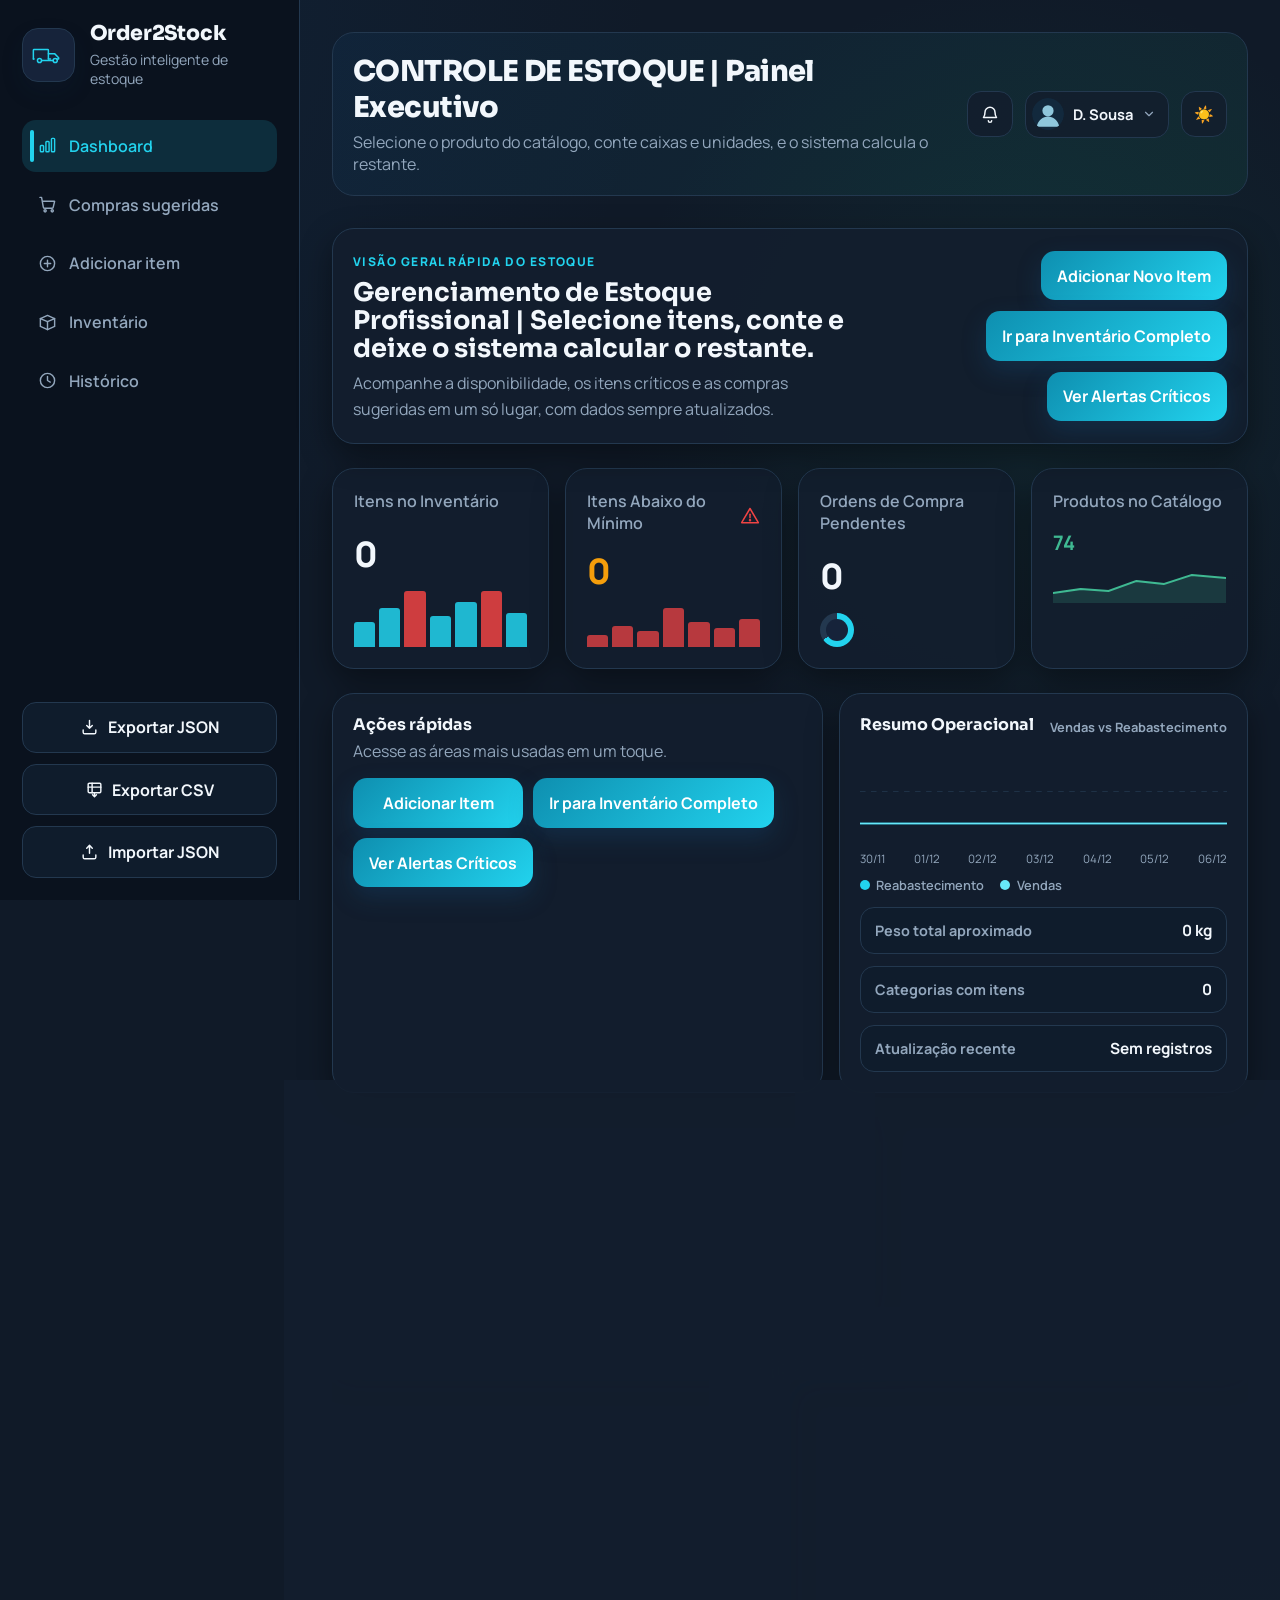
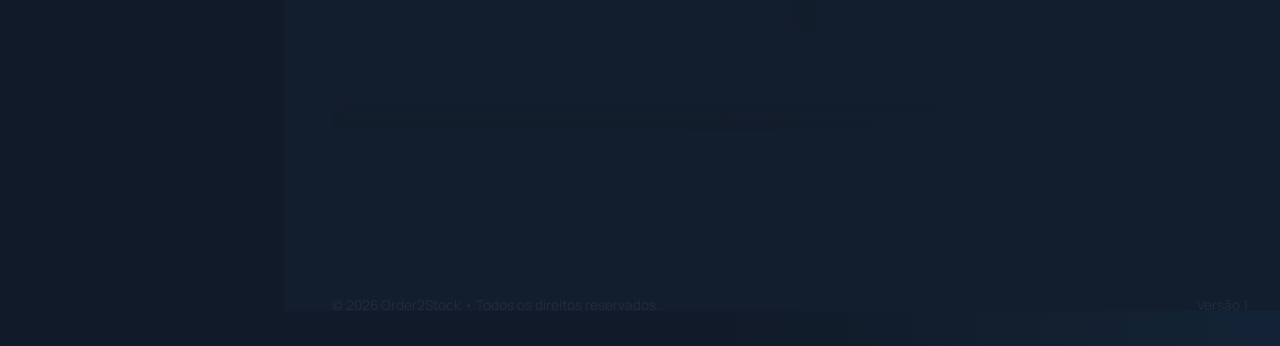
==== commit d0b420d9: "fix: restaura versao final e invalida cache no publish" ====
--- a/index.html
+++ b/index.html
@@ -5,7 +5,7 @@
     <meta name="viewport" content="width=device-width, initial-scale=1" />
     <title>Order2Stock | Gestão Inteligente de Estoque</title>
     <link rel="icon" type="image/svg+xml" href="assets/order2stock-truck-icon.svg" />
-    <link rel="stylesheet" href="style.css" />
+    <link rel="stylesheet" href="style.css?v=20260730" />
 </head>
 <body>
     <div id="toast" class="toast" aria-live="polite" aria-atomic="true"></div>
@@ -482,6 +482,6 @@
         </div>
     </div>
 
-    <script src="script.js"></script>
+    <script src="script.js?v=20260730"></script>
 </body>
 </html>
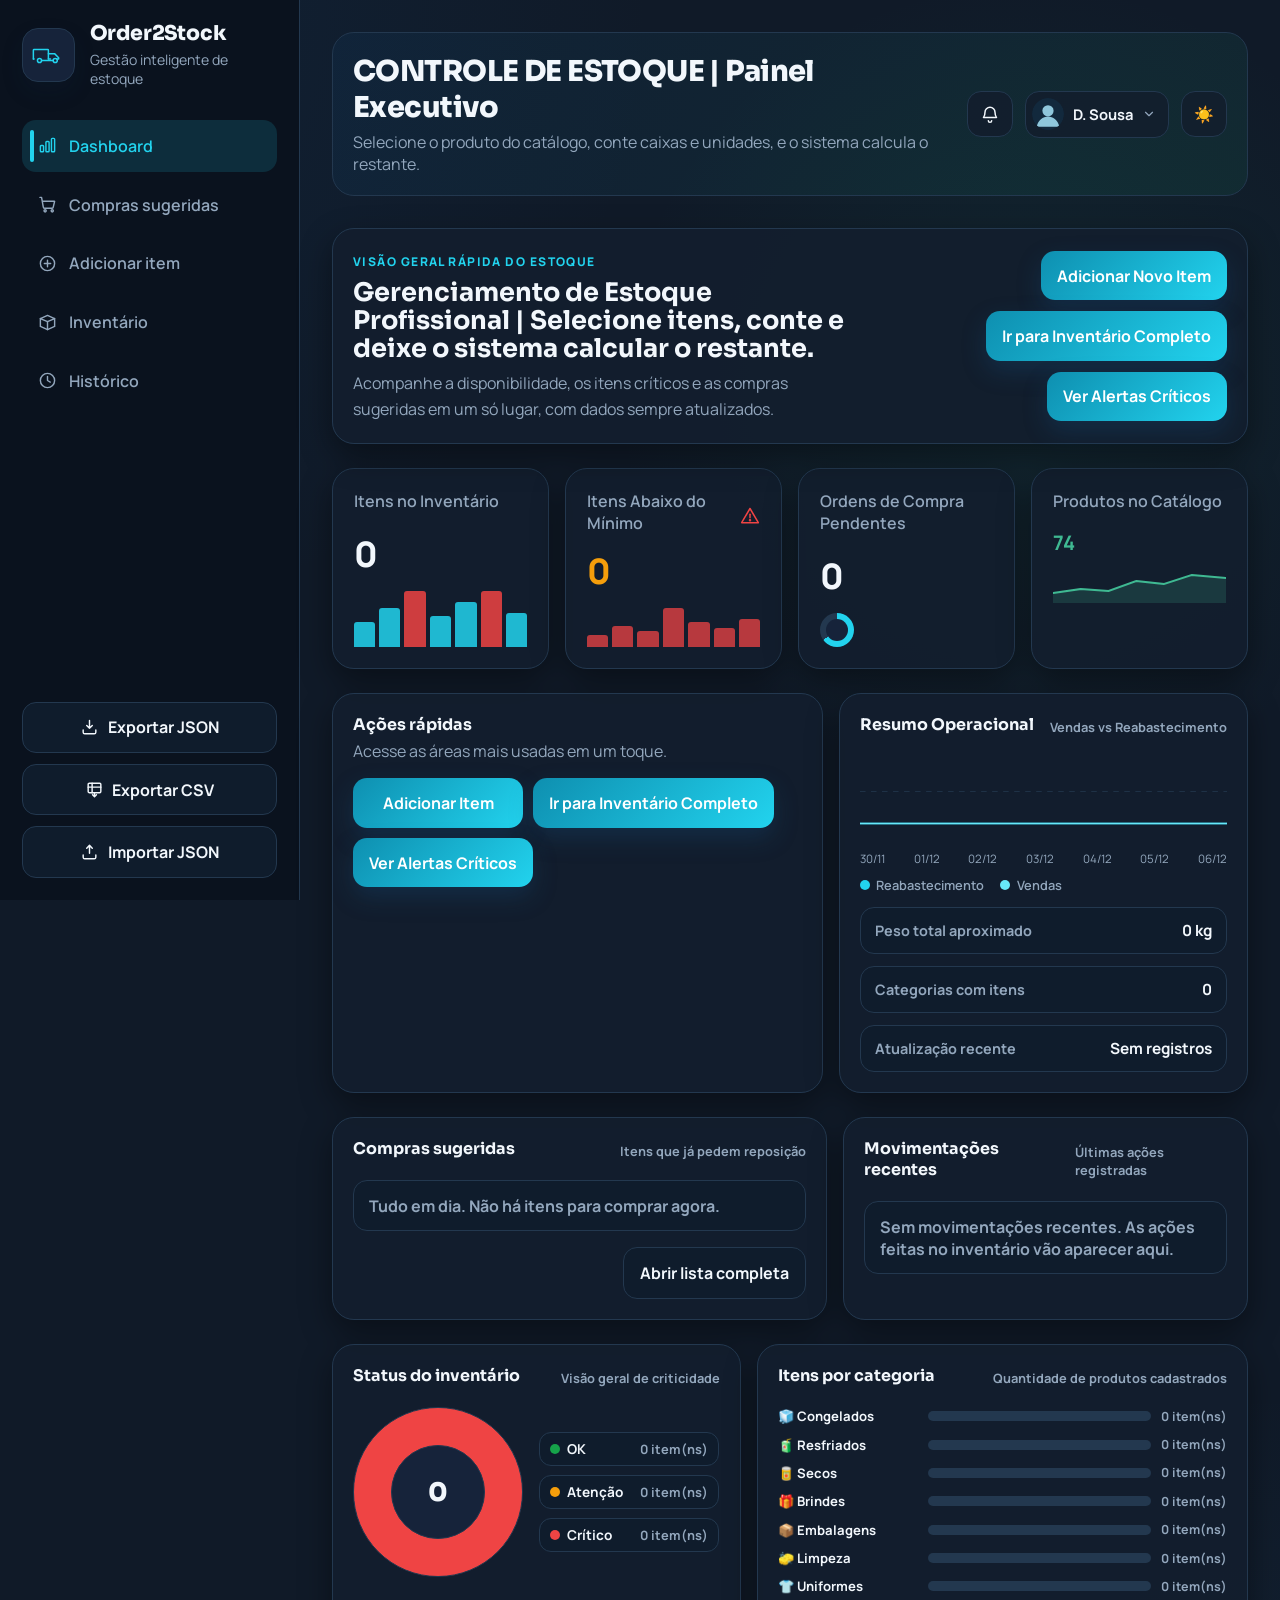
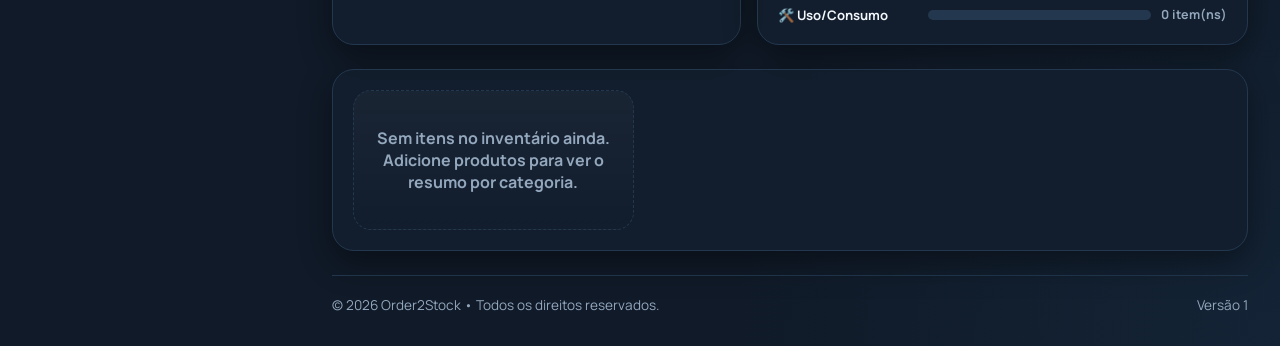
==== commit 9237f161: "chore: sincroniza raiz automaticamente" ====
--- a/index.html
+++ b/index.html
@@ -241,6 +241,7 @@
                         </div>
 
                         <div class="section-actions-inline">
+                            <button class="btn-secondary btn-back-home" type="button" data-go-dashboard="true">Voltar ao dashboard</button>
                             <button class="btn-secondary" id="btn-ir-inventario" type="button">Ver inventário</button>
                             <button class="btn-primary" id="btn-exportar-csv-lista" type="button">Exportar CSV</button>
                         </div>
@@ -288,10 +289,13 @@
                         <p>O produto vem do catálogo. A contagem é feita depois no botão de relógio.</p>
                     </div>
 
-                    <button id="btn-toggle-form" class="btn-secondary" type="button" aria-expanded="false" aria-controls="form-body">
-                        <span class="form-toggle-icon" aria-hidden="true">▶</span>
-                        <span class="form-toggle-label">Mostrar formulário</span>
-                    </button>
+                    <div class="section-actions-inline">
+                        <button class="btn-secondary btn-back-home" type="button" data-go-dashboard="true">Voltar ao dashboard</button>
+                        <button id="btn-toggle-form" class="btn-secondary" type="button" aria-expanded="false" aria-controls="form-body">
+                            <span class="form-toggle-icon" aria-hidden="true">▶</span>
+                            <span class="form-toggle-label">Mostrar formulário</span>
+                        </button>
+                    </div>
                 </div>
 
                 <div id="form-body" class="form-body collapsed">
@@ -321,6 +325,10 @@
 
             <section id="sec-estoque" class="app-section animate-on-load" tabindex="-1">
                 <div class="card search-filter-container">
+                    <div class="section-actions-inline inventory-actions-inline">
+                        <button class="btn-secondary btn-back-home" type="button" data-go-dashboard="true">Voltar ao dashboard</button>
+                    </div>
+
                     <div class="search-box">
                         <label class="sr-only" for="input-busca">Buscar produto</label>
                         <input id="input-busca" type="search" placeholder="Buscar por nome..." />
@@ -382,7 +390,10 @@
                         <p>Rastreio das alterações realizadas.</p>
                     </div>
 
-                    <button class="btn-secondary" id="btn-limpar-historico" type="button">Limpar histórico</button>
+                    <div class="section-actions-inline">
+                        <button class="btn-secondary btn-back-home" type="button" data-go-dashboard="true">Voltar ao dashboard</button>
+                        <button class="btn-secondary" id="btn-limpar-historico" type="button">Limpar histórico</button>
+                    </div>
                 </div>
 
                 <div class="table-container">
--- a/style.css
+++ b/style.css
@@ -532,6 +532,12 @@
     margin-top: 1rem;
 }
 
+.inventory-actions-inline {
+    justify-content: flex-end;
+    margin-top: 0;
+    margin-bottom: 1rem;
+}
+
 .card-inline-actions {
     justify-content: flex-end;
 }
